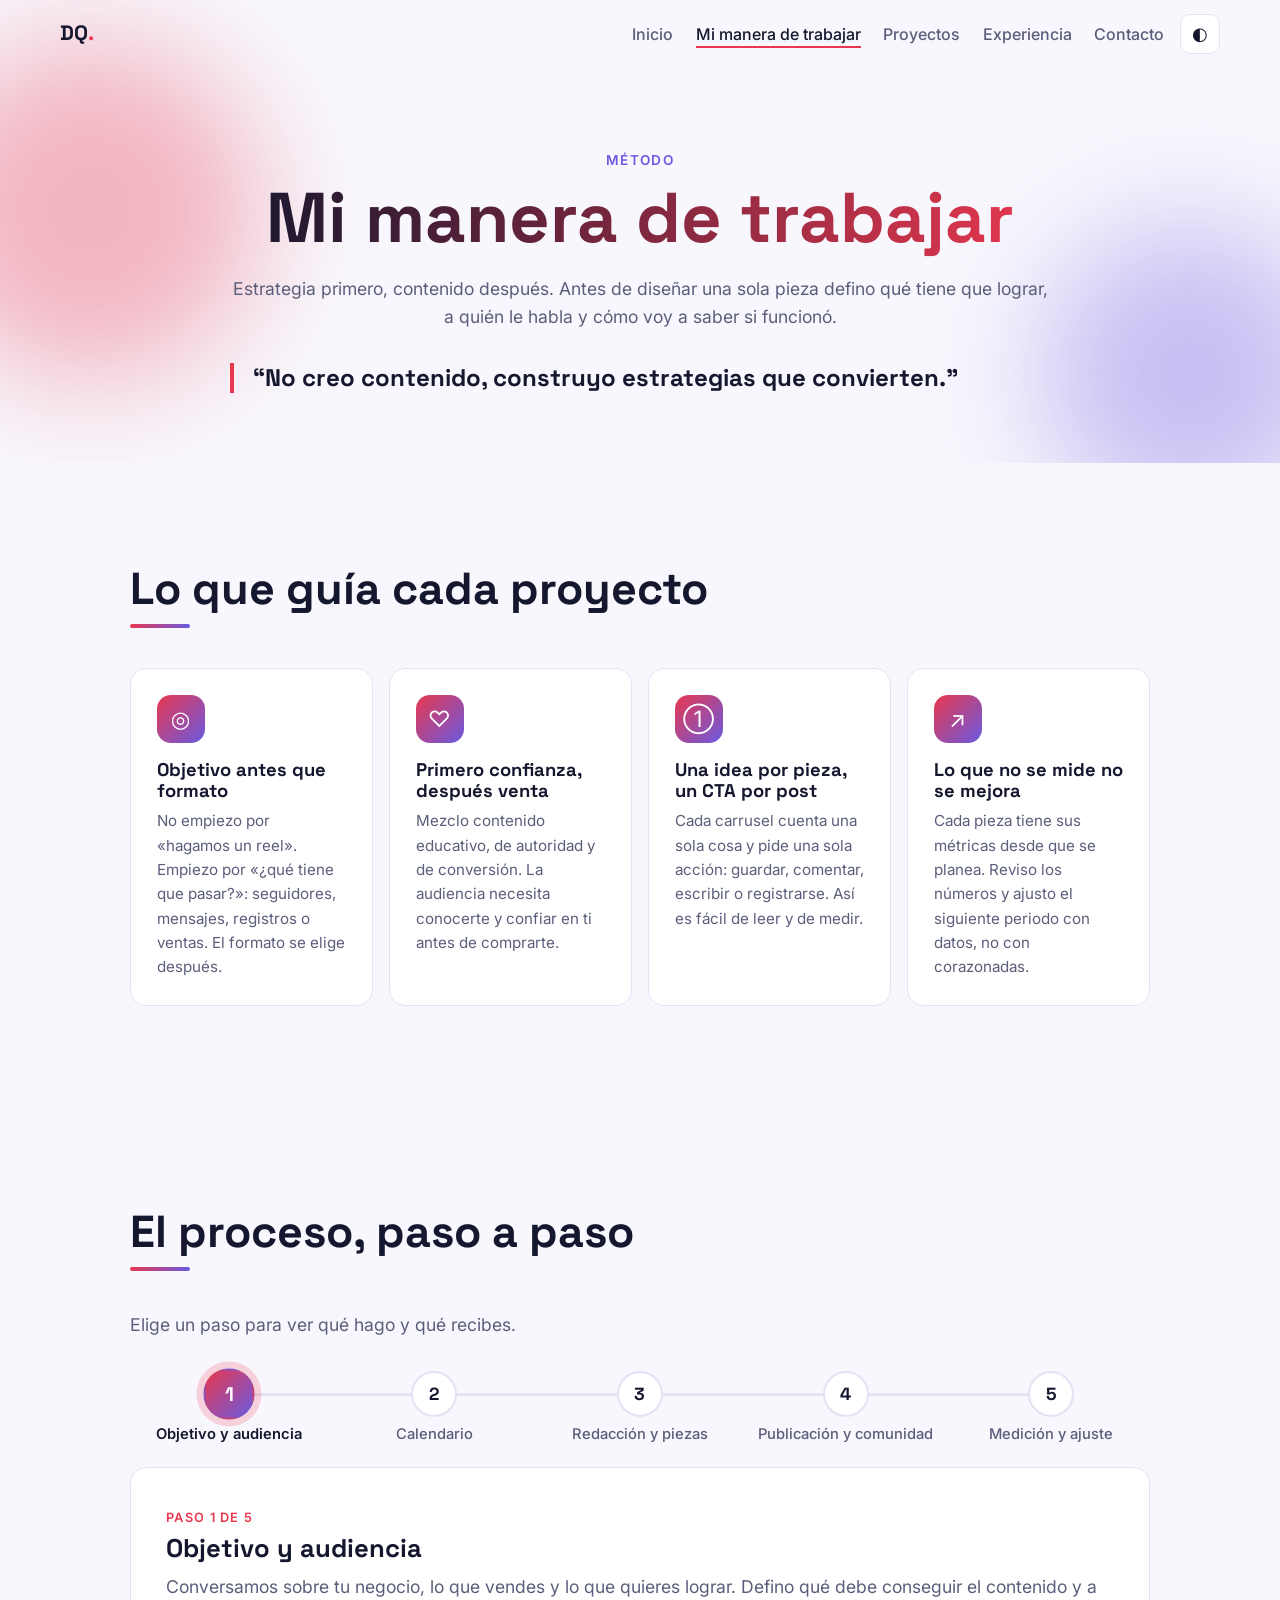
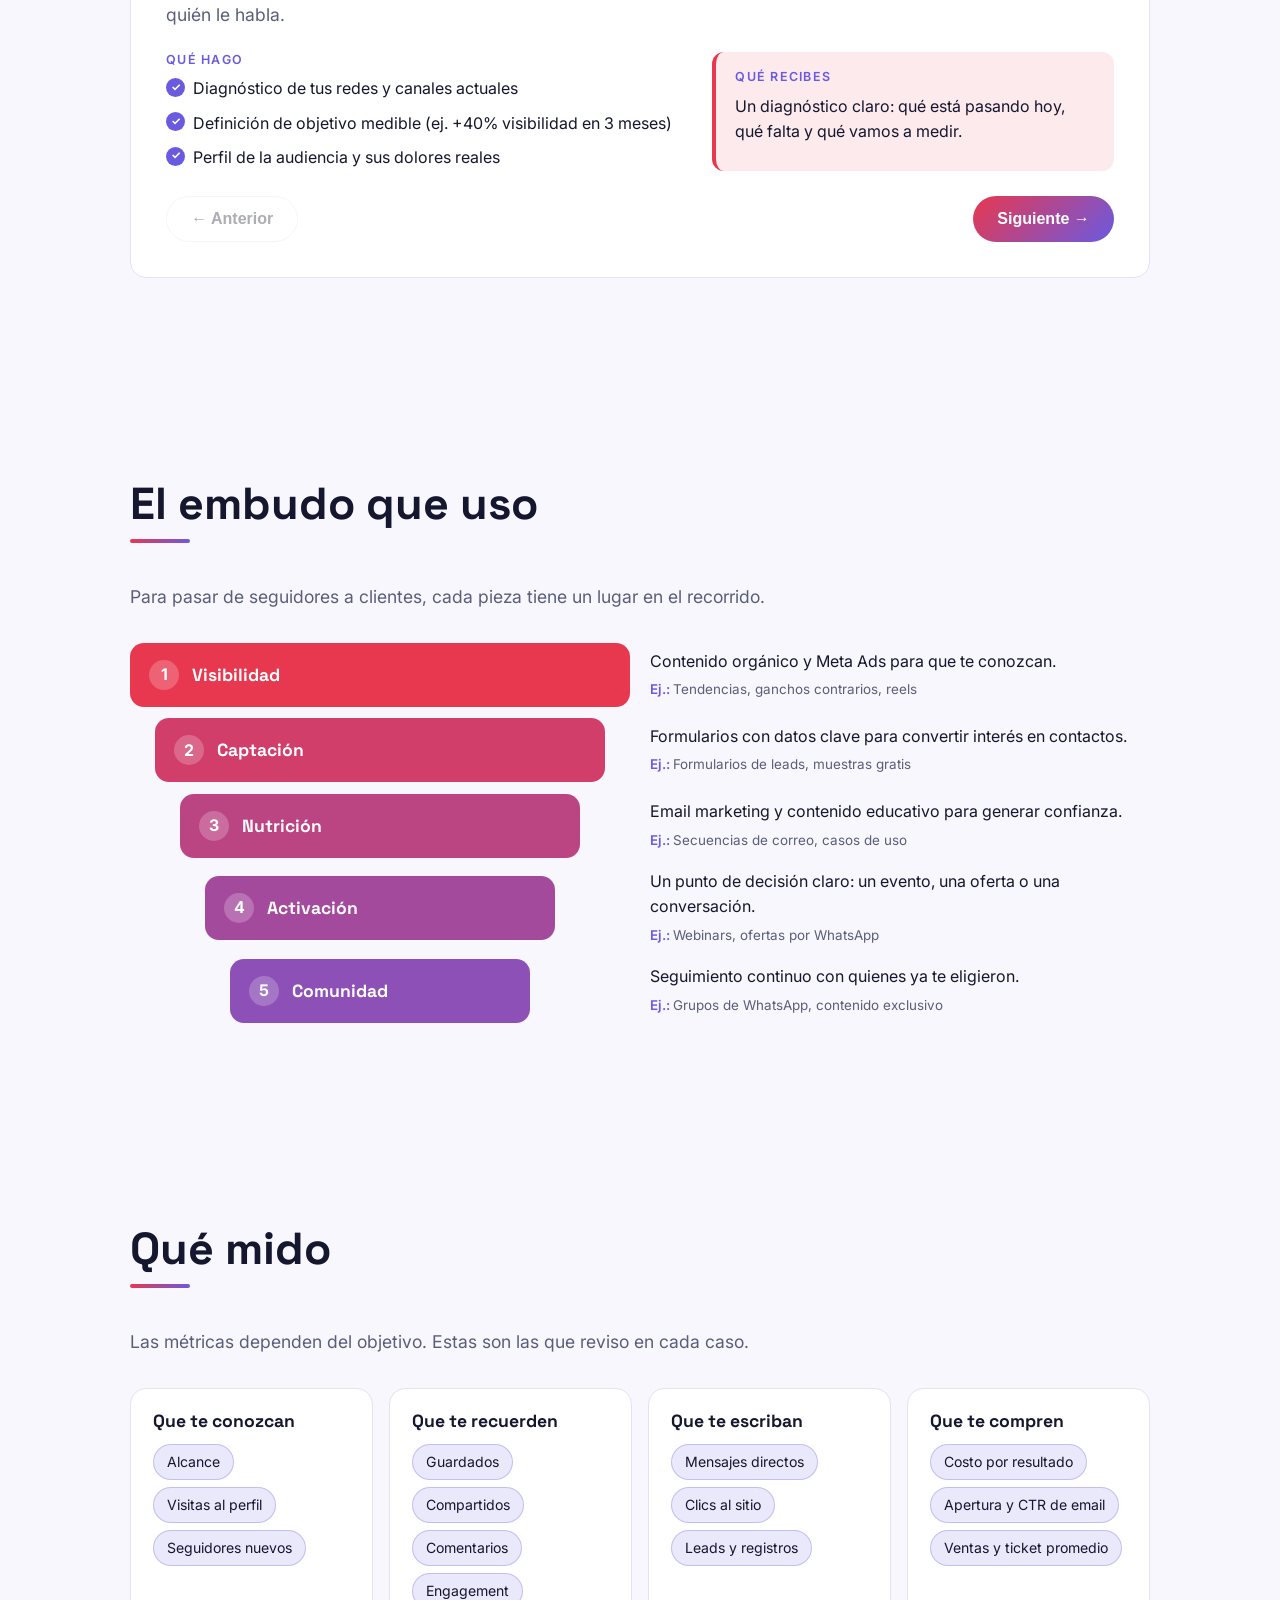
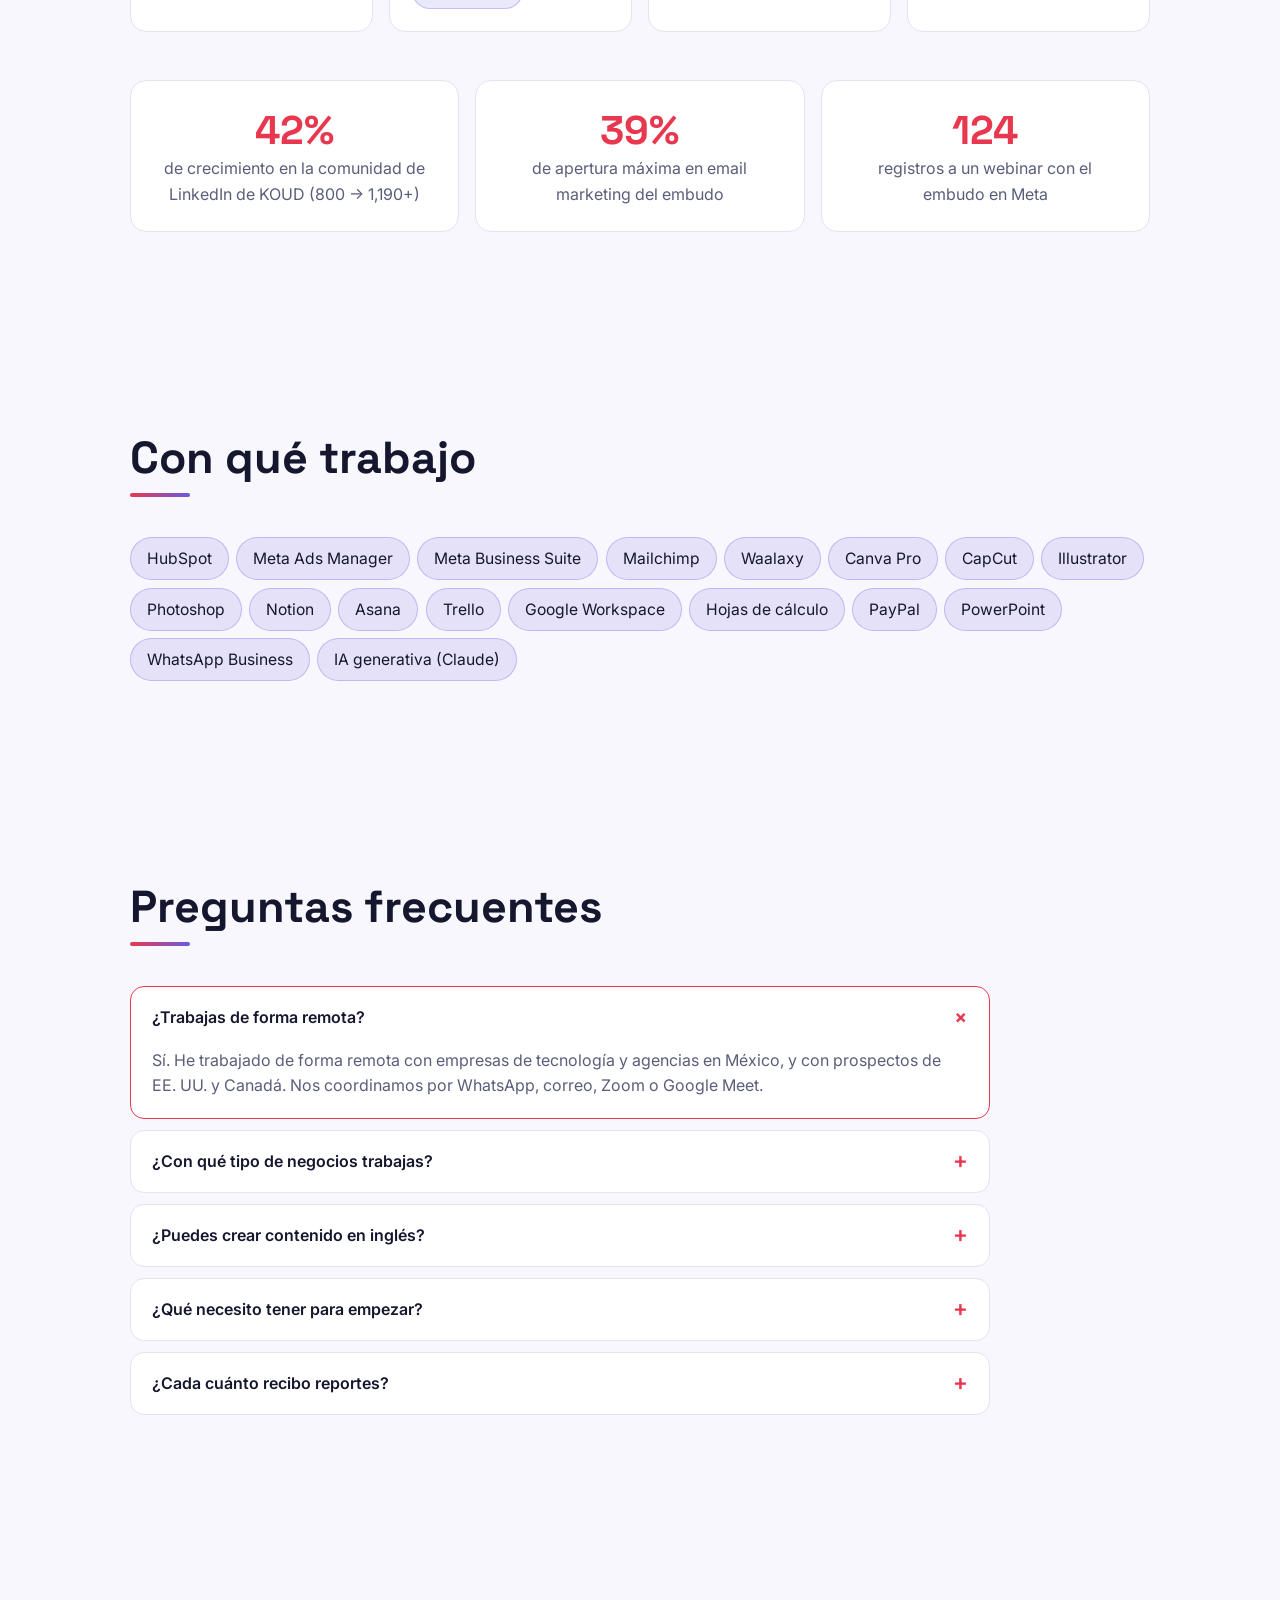
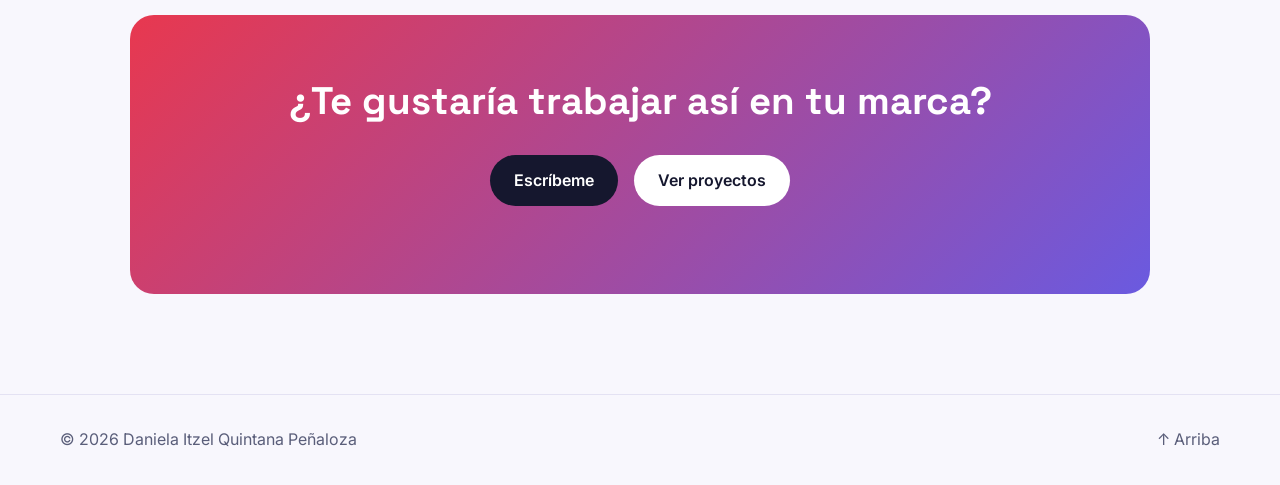
==== como-trabajo.html @ 477ea2ab "Sitio de varias páginas: menú común y página Mi manera de trabajar Co-Authored-By: Claude Opus 5.5 <" ====
<!doctype html>
<html lang="es">
<head>
  <meta charset="utf-8">
  <meta name="viewport" content="width=device-width, initial-scale=1">
  <title>Mi manera de trabajar · Daniela Quintana</title>
  <meta name="description" content="Cómo trabaja Daniela Quintana: estrategia, calendario, contenido, comunidad y medición.">
  <meta property="og:title" content="Mi manera de trabajar · Daniela Quintana">
  <meta property="og:image" content="img/koud-linkedin-mini.jpg">
  <link rel="icon" href="data:image/svg+xml,<svg xmlns='http://www.w3.org/2000/svg' viewBox='0 0 100 100'><rect width='100' height='100' rx='30' fill='%23ff5a6e'/><text x='50' y='66' font-size='46' font-family='Arial' font-weight='700' text-anchor='middle' fill='white'>DQ</text></svg>">
  <link rel="preconnect" href="https://fonts.googleapis.com">
  <link rel="preconnect" href="https://fonts.gstatic.com" crossorigin>
  <link href="https://fonts.googleapis.com/css2?family=Space+Grotesk:wght@500;700&family=Inter:wght@400;500;600&display=swap" rel="stylesheet">
  <link rel="stylesheet" href="style.css">
</head>
<body>
  <div class="cursor-glow" aria-hidden="true"></div>
  <div class="progreso" aria-hidden="true"></div>

  <header class="nav">
    <a href="index.html" class="logo" id="logo"></a>
    <nav>
      <button class="menu-btn" aria-label="Abrir menú" aria-expanded="false">☰</button>
      <ul class="links"></ul>
    </nav>
    <button class="tema" aria-label="Cambiar tema">◐</button>
  </header>

  <main>
    <section class="pagina-hero">
      <div class="burbuja b1" aria-hidden="true"></div>
      <div class="burbuja b2" aria-hidden="true"></div>
      <div class="pagina-hero-contenido">
        <p class="saludo">Método</p>
        <h1 id="m-titulo"></h1>
        <p class="lead" id="m-intro"></p>
        <blockquote class="frase" id="m-frase"></blockquote>
      </div>
    </section>

    <section id="principios" class="seccion">
      <h2 class="titulo revelar">Lo que guía cada proyecto</h2>
      <div class="principios" id="m-principios"></div>
    </section>

    <section id="proceso" class="seccion">
      <h2 class="titulo revelar">El proceso, paso a paso</h2>
      <p class="lead revelar">Elige un paso para ver qué hago y qué recibes.</p>
      <div class="stepper revelar">
        <ol class="stepper-pasos" id="m-pasos" role="tablist"></ol>
        <div class="stepper-panel" id="m-panel" role="tabpanel" aria-live="polite"></div>
      </div>
    </section>

    <section id="embudo" class="seccion">
      <h2 class="titulo revelar">El embudo que uso</h2>
      <p class="lead revelar">Para pasar de seguidores a clientes, cada pieza tiene un lugar en el recorrido.</p>
      <div class="embudo" id="m-embudo"></div>
    </section>

    <section id="metricas" class="seccion">
      <h2 class="titulo revelar">Qué mido</h2>
      <p class="lead revelar">Las métricas dependen del objetivo. Estas son las que reviso en cada caso.</p>
      <div class="metricas" id="m-metricas"></div>
      <div class="cifras" id="m-pruebas"></div>
    </section>

    <section id="herramientas-sec" class="seccion">
      <h2 class="titulo revelar">Con qué trabajo</h2>
      <ul class="chips grande revelar" id="m-herramientas"></ul>
    </section>

    <section id="preguntas" class="seccion">
      <h2 class="titulo revelar">Preguntas frecuentes</h2>
      <div class="faq" id="m-preguntas"></div>
    </section>

    <section class="seccion">
      <div class="cta-final revelar">
        <h2 id="m-llamado"></h2>
        <div class="botones">
          <a href="index.html#contacto" class="btn primario">Escríbeme</a>
          <a href="index.html#proyectos" class="btn">Ver proyectos</a>
        </div>
      </div>
    </section>
  </main>

  <footer class="pie">
    <p>© <span id="anio"></span> <span id="pie-nombre"></span></p>
    <a href="#" aria-label="Volver arriba">↑ Arriba</a>
  </footer>

  <script src="datos.js"></script>
  <script src="trabajo.js"></script>
  <script src="comun.js"></script>
</body>
</html>
---- style.css ----
:root {
  --fondo: #0f1124;
  --fondo-2: #181a33;
  --borde: #2a2d4d;
  --texto: #eef0fa;
  --muted: #a3a7c4;
  --acento: #ff5a6e;
  --acento-2: #8b7cf6;
  --suave: #eceafd;
  --sombra: 0 10px 30px rgba(0, 0, 0, .35);
  --radio: 16px;
}
:root[data-theme="light"] {
  --fondo: #f8f7fd;
  --fondo-2: #ffffff;
  --borde: #e4e2f3;
  --texto: #15172e;
  --muted: #5a5e7a;
  --acento: #e8384f;
  --acento-2: #6a5ae0;
  --sombra: 0 10px 30px rgba(20, 20, 60, .08);
}

* { box-sizing: border-box; margin: 0; padding: 0; }
html { scroll-behavior: smooth; scroll-padding-top: 70px; }
body {
  font-family: "Inter", system-ui, sans-serif;
  background: var(--fondo);
  color: var(--texto);
  line-height: 1.6;
  overflow-x: hidden;
  transition: background .3s, color .3s;
}
a { color: inherit; text-decoration: none; }
img { max-width: 100%; display: block; }
h1, h2, h3, .logo { font-family: "Space Grotesk", sans-serif; line-height: 1.15; }
.muted { color: var(--muted); }
.lead { font-size: 1.1rem; color: var(--muted); }

/* Brillo que sigue al ratón */
.cursor-glow {
  position: fixed; width: 500px; height: 500px; border-radius: 50%;
  background: radial-gradient(circle, color-mix(in srgb, var(--acento) 18%, transparent), transparent 65%);
  pointer-events: none; transform: translate(-50%, -50%); z-index: 0;
  left: -500px; top: -500px; transition: opacity .3s;
}
.progreso {
  position: fixed; top: 0; left: 0; height: 3px; width: 0; z-index: 100;
  background: linear-gradient(90deg, var(--acento), var(--acento-2));
}

/* Navegación */
.nav {
  position: fixed; top: 0; left: 0; right: 0; z-index: 50;
  display: flex; align-items: center; justify-content: space-between; gap: 1rem;
  padding: .9rem clamp(16px, 5vw, 60px);
  transition: background .3s, box-shadow .3s;
}
.nav.solida {
  background: color-mix(in srgb, var(--fondo) 85%, transparent);
  backdrop-filter: blur(12px);
  box-shadow: 0 1px 0 var(--borde);
}
.logo { font-weight: 700; font-size: 1.3rem; }
.logo span { color: var(--acento); }
.links { display: flex; gap: 1.8rem; list-style: none; }
.links a { color: var(--muted); font-weight: 500; position: relative; transition: color .2s; }
.links a::after {
  content: ""; position: absolute; left: 0; bottom: -4px; width: 0; height: 2px;
  background: var(--acento); transition: width .25s;
}
.links a:hover, .links a.activo { color: var(--texto); }
.links a:hover::after, .links a.activo::after { width: 100%; }
nav { margin-left: auto; }
.menu-btn, .tema {
  background: var(--fondo-2); border: 1px solid var(--borde); color: var(--texto);
  width: 40px; height: 40px; border-radius: 10px; cursor: pointer; font-size: 1.1rem;
}
.menu-btn { display: none; }

/* Portada */
.hero {
  min-height: 100vh; min-height: 100svh; position: relative;
  display: grid; place-items: center; text-align: center;
  padding: 100px 16px 60px;
}
#particulas { position: absolute; inset: 0; width: 100%; height: 100%; }
.hero-contenido { position: relative; max-width: 760px; z-index: 1; }
.avatar {
  width: 120px; height: 120px; margin: 0 auto 1.5rem; border-radius: 50%;
  display: grid; place-items: center; font: 700 2.4rem "Space Grotesk", sans-serif; color: #fff;
  background: linear-gradient(135deg, var(--acento), var(--acento-2));
  box-shadow: 0 0 0 6px color-mix(in srgb, var(--acento) 20%, transparent);
  overflow: hidden; animation: flotar 6s ease-in-out infinite;
}
.avatar img { width: 100%; height: 100%; object-fit: cover; }
@keyframes flotar { 50% { transform: translateY(-10px); } }
.saludo { color: var(--acento-2); font-weight: 600; letter-spacing: .1em; text-transform: uppercase; font-size: .85rem; }
.hero h1 {
  font-size: clamp(2.6rem, 8vw, 5rem); margin: .3rem 0;
  background: linear-gradient(90deg, var(--texto), var(--acento), var(--acento-2), var(--texto));
  background-size: 300% 100%;
  -webkit-background-clip: text; background-clip: text; color: transparent;
  animation: degradado 8s linear infinite;
}
@keyframes degradado { to { background-position: 300% 0; } }
.rol { font-size: clamp(1.2rem, 3.5vw, 1.8rem); font-weight: 500; color: var(--texto); min-height: 1.6em; margin-bottom: 1rem; }
.cursor { color: var(--acento); animation: parpadeo 1s steps(1) infinite; }
@keyframes parpadeo { 50% { opacity: 0; } }
.botones { display: flex; gap: 1rem; justify-content: center; flex-wrap: wrap; margin: 2rem 0 1.5rem; }
.btn {
  display: inline-block; padding: .8rem 1.5rem; border-radius: 999px; font-weight: 600;
  border: 1px solid var(--borde); background: var(--fondo-2); color: var(--texto);
  cursor: pointer; font-size: 1rem; transition: transform .2s, box-shadow .2s;
}
.btn:hover { transform: translateY(-2px); box-shadow: var(--sombra); }
.btn.primario { background: linear-gradient(135deg, var(--acento), var(--acento-2)); border: 0; color: #fff; }
.redes { display: flex; gap: .7rem; justify-content: center; flex-wrap: wrap; list-style: none; }
.redes a {
  display: inline-block; padding: .4rem .9rem; border: 1px solid var(--borde); border-radius: 999px;
  color: var(--muted); font-size: .9rem; transition: all .2s;
}
.redes a:hover { color: var(--texto); border-color: var(--acento); }
.scroll-abajo {
  position: absolute; bottom: 24px; left: 50%; translate: -50% 0; font-size: 1.5rem; color: var(--muted);
  animation: rebote 2s infinite;
}
@keyframes rebote { 50% { transform: translateY(8px); } }

/* Secciones */
.seccion { position: relative; max-width: 1100px; margin: 0 auto; padding: 100px clamp(16px, 5vw, 40px); }
.titulo { font-size: clamp(2rem, 5vw, 2.8rem); margin-bottom: 2.5rem; }
.titulo::after {
  content: ""; display: block; width: 60px; height: 4px; border-radius: 4px; margin-top: .6rem;
  background: linear-gradient(90deg, var(--acento), var(--acento-2));
}
.revelar { opacity: 0; transform: translateY(30px); transition: opacity .7s ease, transform .7s ease; }
.revelar.visible { opacity: 1; transform: none; }

.sobre-grid { display: grid; grid-template-columns: 1.2fr 1fr; gap: 3rem; }
#sobre-texto p { margin-bottom: 1rem; color: var(--muted); font-size: 1.05rem; }
.habilidad { margin-bottom: 1.2rem; }
.habilidad-cab { display: flex; justify-content: space-between; font-weight: 500; margin-bottom: .4rem; }
.barra { height: 8px; background: var(--borde); border-radius: 8px; overflow: hidden; }
.barra span {
  display: block; height: 100%; width: 0; border-radius: 8px;
  background: linear-gradient(90deg, var(--acento), var(--acento-2));
  transition: width 1.4s cubic-bezier(.2, .8, .2, 1);
}
.cifras { display: grid; grid-template-columns: repeat(auto-fit, minmax(180px, 1fr)); gap: 1rem; margin-top: 3rem; }
.cifra {
  background: var(--fondo-2); border: 1px solid var(--borde); border-radius: var(--radio);
  padding: 1.5rem; text-align: center;
}
.cifra strong { display: block; font: 700 2.5rem "Space Grotesk", sans-serif; color: var(--acento); }
.cifra span { color: var(--muted); }

/* Proyectos */
.filtros { display: flex; gap: .6rem; flex-wrap: wrap; margin-bottom: 2rem; }
.filtro {
  padding: .5rem 1.1rem; border-radius: 999px; border: 1px solid var(--borde);
  background: transparent; color: var(--muted); cursor: pointer; font: 500 .95rem "Inter", sans-serif; transition: all .2s;
}
.filtro:hover { color: var(--texto); }
.filtro.activo { background: var(--acento); border-color: var(--acento); color: #fff; }
.proyectos { display: grid; grid-template-columns: repeat(auto-fill, minmax(300px, 1fr)); gap: 1.5rem; }
.tarjeta {
  background: var(--fondo-2); border: 1px solid var(--borde); border-radius: var(--radio);
  overflow: hidden; cursor: pointer; transition: transform .3s, box-shadow .3s, border-color .3s, opacity .4s;
  transform-style: preserve-3d;
}
.tarjeta:hover { box-shadow: var(--sombra); border-color: color-mix(in srgb, var(--acento) 50%, var(--borde)); }
.tarjeta.oculta { display: none; }
.tarjeta-img { aspect-ratio: 16 / 10; overflow: hidden; position: relative; background: #12142b; display: grid; place-items: center; }
.tarjeta-img img { width: 100%; height: 100%; object-fit: contain; transition: transform .5s; }
.tarjeta:hover .tarjeta-img img { transform: scale(1.06); }
.placeholder {
  width: 100%; height: 100%; display: grid; place-items: center;
  font: 700 2rem "Space Grotesk", sans-serif; color: rgba(255,255,255,.9);
}
.tarjeta-cuerpo { padding: 1.3rem; }
.tarjeta-cuerpo .cat { font-size: .8rem; color: var(--acento-2); font-weight: 600; text-transform: uppercase; letter-spacing: .08em; }
.tarjeta-cuerpo h3 { font-size: 1.3rem; margin: .3rem 0 .5rem; }
.tarjeta-cuerpo p { color: var(--muted); font-size: .95rem; }
.etiquetas { display: flex; gap: .4rem; flex-wrap: wrap; margin-top: 1rem; list-style: none; }
.etiquetas li { font-size: .78rem; padding: .2rem .6rem; border-radius: 6px; background: var(--borde); color: var(--muted); }

/* Línea de tiempo */
.linea-tiempo { list-style: none; position: relative; padding-left: 2rem; }
.linea-tiempo::before {
  content: ""; position: absolute; left: 7px; top: 6px; bottom: 6px; width: 2px;
  background: linear-gradient(var(--acento), var(--acento-2));
}
.hito { position: relative; margin-bottom: 2.2rem; }
.hito::before {
  content: ""; position: absolute; left: calc(-2rem + 1px); top: 6px; width: 14px; height: 14px;
  border-radius: 50%; background: var(--fondo); border: 3px solid var(--acento);
}
.hito .fecha { font-size: .85rem; color: var(--acento-2); font-weight: 600; }
.hito h3 { font-size: 1.25rem; margin: .2rem 0; }
.hito .lugar { color: var(--texto); font-weight: 500; }
.hito p { color: var(--muted); }

/* Contacto */
.contacto-grid { display: grid; grid-template-columns: 1fr 1fr; gap: 3rem; }
.contacto-grid .redes { justify-content: flex-start; margin-top: 1.5rem; }
.email { font: 700 clamp(1.1rem, 3vw, 1.5rem) "Space Grotesk", sans-serif; color: var(--acento); word-break: break-all; margin: 1rem 0 .4rem; display: inline-block; }
.formulario { display: grid; gap: 1rem; background: var(--fondo-2); border: 1px solid var(--borde); padding: 1.8rem; border-radius: var(--radio); }
.formulario label { display: grid; gap: .4rem; font-weight: 500; font-size: .9rem; }
.formulario input, .formulario textarea {
  width: 100%; padding: .8rem 1rem; border-radius: 10px; border: 1px solid var(--borde);
  background: var(--fondo); color: var(--texto); font: inherit; resize: vertical;
}
.formulario input:focus, .formulario textarea:focus { outline: 2px solid var(--acento); border-color: transparent; }
.estado { font-size: .9rem; color: var(--acento-2); min-height: 1.2em; }

.pie {
  display: flex; justify-content: space-between; flex-wrap: wrap; gap: 1rem;
  padding: 2rem clamp(16px, 5vw, 60px); border-top: 1px solid var(--borde); color: var(--muted);
}

/* Modal */
.modal {
  position: fixed; inset: 0; z-index: 200; background: rgba(0,0,0,.65); backdrop-filter: blur(6px);
  display: grid; place-items: center; padding: 16px; animation: aparecer .25s;
}
.modal[hidden] { display: none; }
.modal-caja {
  background: var(--fondo-2); border: 1px solid var(--borde); border-radius: var(--radio);
  max-width: 700px; width: 100%; max-height: 90vh; overflow: auto; position: relative; animation: subir .3s;
}
.modal-caja { max-width: 860px; }
.modal-caja .tarjeta-img { aspect-ratio: auto; max-height: 60vh; }
.modal-caja .tarjeta-img img { max-height: 60vh; }
.galeria { display: grid; grid-template-columns: repeat(auto-fit, minmax(170px, 1fr)); gap: .8rem; margin-top: 1.2rem; align-items: start; }
.galeria img { border-radius: 10px; background: #12142b; }
.bloque { margin-top: 1.1rem; }
.bloque h4 { font: 600 .78rem "Inter", sans-serif; letter-spacing: .1em; text-transform: uppercase; color: var(--acento); margin-bottom: .25rem; }
.bloque p { color: var(--muted); }
.modal-caja .tarjeta-cuerpo { padding: 1.8rem; }
.modal-caja .botones { justify-content: flex-start; margin: 1.5rem 0 0; }
.cerrar {
  position: absolute; top: 12px; right: 12px; z-index: 2; width: 36px; height: 36px; border-radius: 50%;
  border: 0; background: rgba(0,0,0,.5); color: #fff; cursor: pointer; font-size: 1rem;
}
@keyframes aparecer { from { opacity: 0; } }
@keyframes subir { from { transform: translateY(30px); opacity: 0; } }

/* Móvil */
@media (max-width: 800px) {
  .menu-btn { display: block; }
  .links {
    position: absolute; top: 100%; left: 16px; right: 16px; flex-direction: column; gap: 0;
    background: var(--fondo-2); border: 1px solid var(--borde); border-radius: var(--radio);
    padding: .5rem; box-shadow: var(--sombra); display: none;
  }
  .links.abierto { display: flex; }
  .links a { display: block; padding: .8rem 1rem; }
  .links a::after { display: none; }
  .sobre-grid, .contacto-grid { grid-template-columns: 1fr; gap: 2rem; }
  .proyectos { grid-template-columns: 1fr; }
  .cursor-glow { display: none; }
}

@media (prefers-reduced-motion: reduce) {
  *, *::before, *::after { animation: none !important; transition: none !important; }
  .revelar { opacity: 1; transform: none; }
}

/* Añadidos */
.frase {
  font: 700 clamp(1.4rem, 3.5vw, 2.1rem) "Space Grotesk", sans-serif; line-height: 1.25;
  margin-bottom: 2.5rem; padding-left: 1.2rem; border-left: 4px solid var(--acento); max-width: 820px;
}
.subtitulo { font-size: 1.15rem; margin: 1.8rem 0 .8rem; }
.servicios { list-style: none; display: grid; gap: .5rem; }
.servicios li { padding: .7rem 1rem; border-radius: 10px; background: var(--fondo-2); border: 1px solid var(--borde); }
.servicios li::before { content: "→ "; color: var(--acento); font-weight: 700; }
.grupo { margin-bottom: 1.4rem; }
.grupo h3 { font-size: 1.05rem; margin-bottom: .6rem; }
.chips { list-style: none; display: flex; flex-wrap: wrap; gap: .45rem; }
.chips li {
  padding: .35rem .8rem; border-radius: 999px; font-size: .88rem;
  background: color-mix(in srgb, var(--acento-2) 14%, transparent); color: var(--texto);
  border: 1px solid color-mix(in srgb, var(--acento-2) 30%, transparent);
  transition: transform .2s, background .2s;
}
.chips li:hover { transform: translateY(-2px); background: color-mix(in srgb, var(--acento) 22%, transparent); }
.cifra strong { font-size: clamp(1.9rem, 4vw, 2.5rem); }
.proceso { list-style: none; display: grid; grid-template-columns: repeat(5, 1fr); gap: 1rem; margin-top: 2rem; counter-reset: paso; }
.paso {
  counter-increment: paso; padding: 1.3rem; border-radius: var(--radio);
  background: color-mix(in srgb, var(--acento-2) 10%, var(--fondo-2)); border: 1px solid var(--borde);
  transition: transform .3s, background .3s;
}
.paso:nth-child(odd) { background: color-mix(in srgb, var(--acento) 9%, var(--fondo-2)); }
.paso:last-child { background: var(--acento-2); color: #fff; border-color: transparent; }
.paso:last-child p { color: rgba(255,255,255,.85); }
.paso:hover { transform: translateY(-6px); }
.paso::before { content: counter(paso); display: block; font: 700 2rem "Space Grotesk", sans-serif; color: var(--acento); }
.paso:last-child::before { color: #fff; }
.paso h3 { font-size: 1.05rem; margin: .3rem 0; }
.paso p { font-size: .92rem; color: var(--muted); }
.tarjeta.destacada { grid-column: 1 / -1; display: grid; grid-template-columns: 1.4fr 1fr; }
.tarjeta.destacada .tarjeta-img { aspect-ratio: auto; height: 100%; min-height: 260px; }
.cliente { display: block; font-size: .85rem; color: var(--muted); margin-bottom: .4rem; }
.insignia { display: inline-block; margin-left: .4rem; padding: .1rem .5rem; border-radius: 6px; background: var(--acento); color: #fff; font-size: .7rem; }
.ver-mas { display: inline-block; margin-top: .9rem; font-weight: 600; color: var(--acento); font-size: .92rem; }
@media (max-width: 900px) {
  .proceso { grid-template-columns: 1fr 1fr; }
  .tarjeta.destacada { grid-template-columns: 1fr; }
  .tarjeta.destacada .tarjeta-img { min-height: 0; aspect-ratio: 16/10; }
}
@media (max-width: 520px) { .proceso { grid-template-columns: 1fr; } }

/* Carruseles dentro del detalle */
.carrusel { position: relative; margin-top: .5rem; }
.pista {
  display: flex; gap: 12px; overflow-x: auto; scroll-snap-type: x mandatory;
  padding-bottom: .6rem; scrollbar-width: thin;
}
.pista img {
  flex: 0 0 auto; width: min(240px, 62vw); aspect-ratio: 4 / 5; object-fit: cover;
  border-radius: 10px; scroll-snap-align: start; box-shadow: var(--sombra);
}
.flecha {
  position: absolute; top: calc(50% - .3rem); translate: 0 -50%; z-index: 2;
  width: 38px; height: 38px; border-radius: 50%; border: 0; cursor: pointer;
  background: var(--fondo-2); color: var(--texto); font-size: 1.5rem; line-height: 1;
  box-shadow: var(--sombra);
}
.flecha.izq { left: -8px; } .flecha.der { right: -8px; }
@media (hover: none) { .flecha { display: none; } }

.videos figure { flex: 0 0 auto; width: min(220px, 60vw); scroll-snap-align: start; }
.videos video { width: 100%; aspect-ratio: 9 / 16; border-radius: 12px; background: #000; display: block; box-shadow: var(--sombra); }
.videos figcaption { font-size: .82rem; color: var(--muted); margin-top: .4rem; }

/* ================= Varias páginas ================= */
.botones.izq { justify-content: flex-start; margin-top: 2rem; }
.links { gap: 1.4rem; }

/* Portada de páginas internas */
.pagina-hero {
  position: relative; overflow: hidden; padding: 150px clamp(16px, 5vw, 40px) 70px;
  display: grid; place-items: center; text-align: center;
}
.pagina-hero-contenido { position: relative; z-index: 1; max-width: 820px; }
.pagina-hero h1 {
  font-size: clamp(2.4rem, 7vw, 4.4rem); margin: .4rem 0 1rem;
  background: linear-gradient(90deg, var(--texto), var(--acento), var(--acento-2), var(--texto));
  background-size: 300% 100%; -webkit-background-clip: text; background-clip: text; color: transparent;
  animation: degradado 8s linear infinite;
}
.pagina-hero .frase { margin: 2rem auto 0; text-align: left; font-size: clamp(1.1rem, 2.6vw, 1.5rem); }
.burbuja { position: absolute; border-radius: 50%; filter: blur(60px); opacity: .35; animation: flotar 9s ease-in-out infinite; }
.b1 { width: 340px; height: 340px; background: var(--acento); top: 40px; left: -80px; }
.b2 { width: 300px; height: 300px; background: var(--acento-2); bottom: -60px; right: -60px; animation-delay: -4s; }

/* Principios */
.principios { display: grid; grid-template-columns: repeat(auto-fit, minmax(230px, 1fr)); gap: 1rem; }
.principio {
  background: var(--fondo-2); border: 1px solid var(--borde); border-radius: var(--radio); padding: 1.6rem;
  transition: transform .3s, border-color .3s, box-shadow .3s;
}
.principio:hover { transform: translateY(-6px); border-color: var(--acento); box-shadow: var(--sombra); }
.principio .icono {
  display: grid; place-items: center; width: 48px; height: 48px; border-radius: 14px; font-size: 1.4rem;
  background: linear-gradient(135deg, var(--acento), var(--acento-2)); color: #fff; margin-bottom: 1rem;
}
.principio h3 { font-size: 1.15rem; margin-bottom: .5rem; }
.principio p { color: var(--muted); font-size: .95rem; }

/* Pasos interactivos */
.stepper { margin-top: 2rem; }
.stepper-pasos {
  --avance: 0; list-style: none; display: grid; grid-template-columns: repeat(5, 1fr); gap: .5rem;
  position: relative; margin-bottom: 1.5rem;
}
.stepper-pasos::before, .stepper-pasos::after {
  content: ""; position: absolute; top: 22px; left: 10%; height: 3px; border-radius: 3px;
}
.stepper-pasos::before { right: 10%; background: var(--borde); }
.stepper-pasos::after { width: calc(80% * var(--avance)); background: linear-gradient(90deg, var(--acento), var(--acento-2)); transition: width .5s; }
.stepper-pasos button {
  position: relative; z-index: 1; width: 100%; background: none; border: 0; cursor: pointer; color: var(--muted);
  display: grid; justify-items: center; gap: .5rem; font: 500 .92rem "Inter", sans-serif; text-align: center; padding: 0 .2rem;
}
.stepper-pasos .num {
  display: grid; place-items: center; width: 46px; height: 46px; border-radius: 50%;
  background: var(--fondo-2); border: 2px solid var(--borde); font: 700 1.1rem "Space Grotesk", sans-serif; color: var(--texto);
  transition: all .3s;
}
.stepper-pasos button.hecho .num { border-color: var(--acento-2); color: var(--acento-2); }
.stepper-pasos button[aria-selected="true"] { color: var(--texto); font-weight: 600; }
.stepper-pasos button[aria-selected="true"] .num {
  background: linear-gradient(135deg, var(--acento), var(--acento-2)); border-color: transparent; color: #fff; transform: scale(1.12);
  box-shadow: 0 0 0 6px color-mix(in srgb, var(--acento) 20%, transparent);
}
.stepper-panel {
  background: var(--fondo-2); border: 1px solid var(--borde); border-radius: var(--radio); padding: clamp(1.3rem, 3vw, 2.2rem);
}
.stepper-panel.entra { animation: subir .4s ease; }
.paso-num { font-size: .8rem; font-weight: 600; letter-spacing: .1em; text-transform: uppercase; color: var(--acento); }
.stepper-panel h3 { font-size: 1.6rem; margin: .3rem 0 .6rem; }
.panel-cols { display: grid; grid-template-columns: 1.3fr 1fr; gap: 1.5rem; margin-top: 1.4rem; }
.panel-cols h4 { font: 600 .78rem "Inter", sans-serif; letter-spacing: .1em; text-transform: uppercase; color: var(--acento-2); margin-bottom: .6rem; }
.check { list-style: none; display: grid; gap: .55rem; }
.check li { padding-left: 1.7rem; position: relative; }
.check li::before {
  content: "✓"; position: absolute; left: 0; top: .1rem; width: 1.2rem; height: 1.2rem; border-radius: 50%;
  display: grid; place-items: center; font-size: .7rem; font-weight: 700; color: #fff; background: var(--acento-2);
}
.recibes { background: color-mix(in srgb, var(--acento) 10%, transparent); border-radius: 12px; padding: 1.1rem 1.2rem; border-left: 4px solid var(--acento); }
.panel-nav { display: flex; justify-content: space-between; gap: 1rem; margin-top: 1.6rem; }
.panel-nav .btn:disabled { opacity: .35; cursor: default; transform: none; box-shadow: none; }

/* Embudo */
.embudo { display: grid; gap: .7rem; margin-top: 2rem; }
.etapa { display: grid; grid-template-columns: 1fr 1fr; gap: 1.2rem; align-items: center; }
.etapa-barra {
  width: var(--ancho); justify-self: center; display: flex; align-items: center; gap: .8rem; color: #fff;
  padding: 1rem 1.2rem; border-radius: 14px; min-height: 64px;
  background: color-mix(in srgb, var(--acento) calc(100% - var(--i) * 18%), var(--acento-2));
  transition: transform .3s, filter .3s;
}
.etapa:hover .etapa-barra { transform: scale(1.04); filter: brightness(1.08); }
.etapa-barra .num { display: grid; place-items: center; width: 30px; height: 30px; border-radius: 50%; background: rgba(255,255,255,.22); font-weight: 700; flex: none; }
.etapa-barra strong { font: 700 1.1rem "Space Grotesk", sans-serif; }
.etapa-info p { color: var(--texto); }
.ejemplo { display: inline-block; margin-top: .3rem; font-size: .84rem; color: var(--muted); }
.ejemplo::before { content: "Ej.: "; font-weight: 600; color: var(--acento-2); }

/* Métricas */
.metricas { display: grid; grid-template-columns: repeat(auto-fit, minmax(220px, 1fr)); gap: 1rem; margin-top: 2rem; }
.metrica { background: var(--fondo-2); border: 1px solid var(--borde); border-radius: var(--radio); padding: 1.4rem; }
.metrica h3 { font-size: 1.1rem; margin-bottom: .8rem; }
.chips.grande li { font-size: .98rem; padding: .5rem 1rem; }

/* Preguntas */
.faq { display: grid; gap: .7rem; max-width: 860px; }
.pregunta { background: var(--fondo-2); border: 1px solid var(--borde); border-radius: 14px; padding: 0 1.3rem; transition: border-color .3s; }
.pregunta[open] { border-color: var(--acento); }
.pregunta summary {
  cursor: pointer; list-style: none; padding: 1.1rem 0; font-weight: 600; display: flex; justify-content: space-between; gap: 1rem;
}
.pregunta summary::-webkit-details-marker { display: none; }
.pregunta summary::after { content: "+"; font-size: 1.4rem; line-height: 1; color: var(--acento); transition: transform .3s; }
.pregunta[open] summary::after { transform: rotate(45deg); }
.pregunta p { color: var(--muted); padding-bottom: 1.2rem; }

/* Llamado final */
.cta-final {
  text-align: center; padding: clamp(2rem, 6vw, 4rem) 1.5rem; border-radius: 24px; color: #fff;
  background: linear-gradient(135deg, var(--acento), var(--acento-2));
}
.cta-final h2 { font-size: clamp(1.6rem, 4vw, 2.4rem); }
.cta-final .btn { background: #fff; color: #15172e; border: 0; }
.cta-final .btn.primario { background: #15172e; color: #fff; }

@media (max-width: 1000px) { .links { gap: 1rem; } .links a { font-size: .92rem; } }
@media (max-width: 800px) {
  .stepper-pasos { grid-template-columns: 1fr; gap: .3rem; }
  .stepper-pasos::before, .stepper-pasos::after { display: none; }
  .stepper-pasos button { grid-template-columns: auto 1fr; justify-items: start; align-items: center; text-align: left; padding: .3rem; }
  .stepper-pasos .num { width: 38px; height: 38px; }
  .panel-cols { grid-template-columns: 1fr; }
  .etapa { grid-template-columns: 1fr; gap: .4rem; }
  .etapa-barra { width: 100%; }
  .links a { font-size: 1rem; }
}
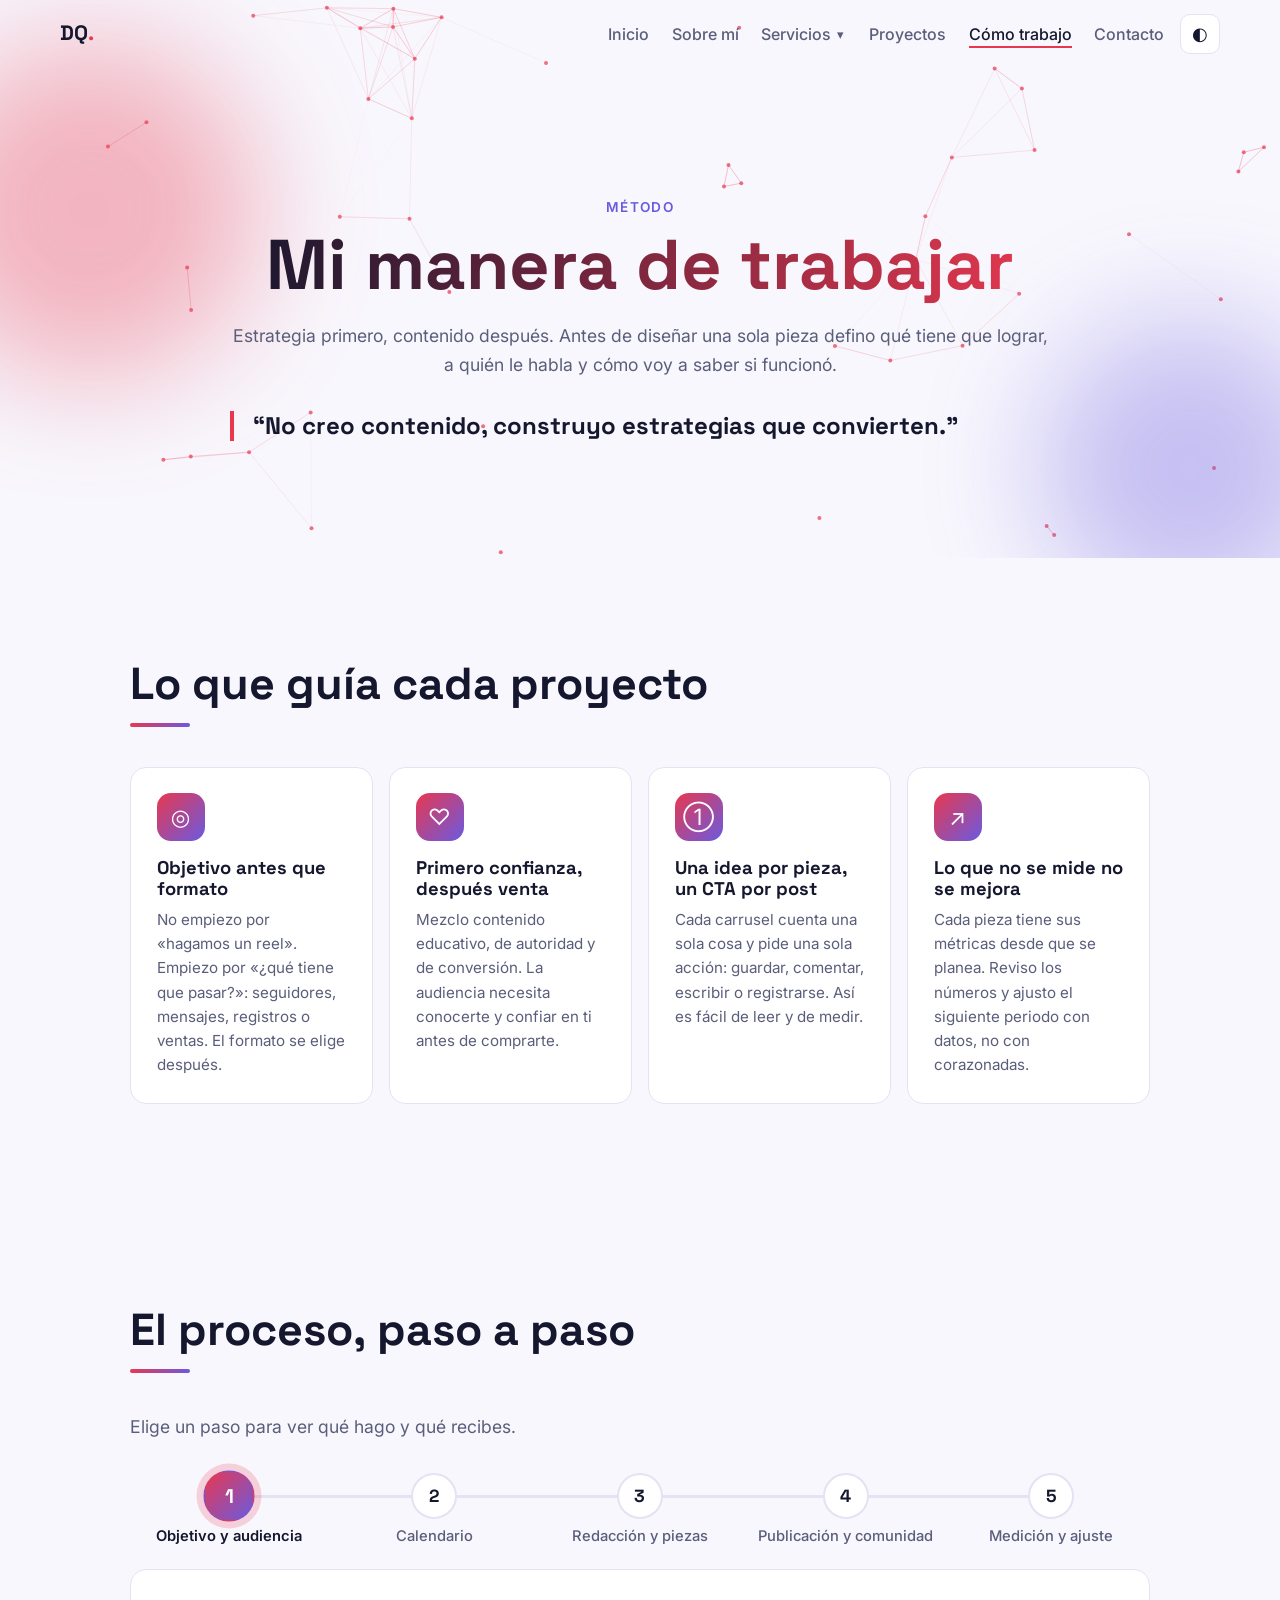
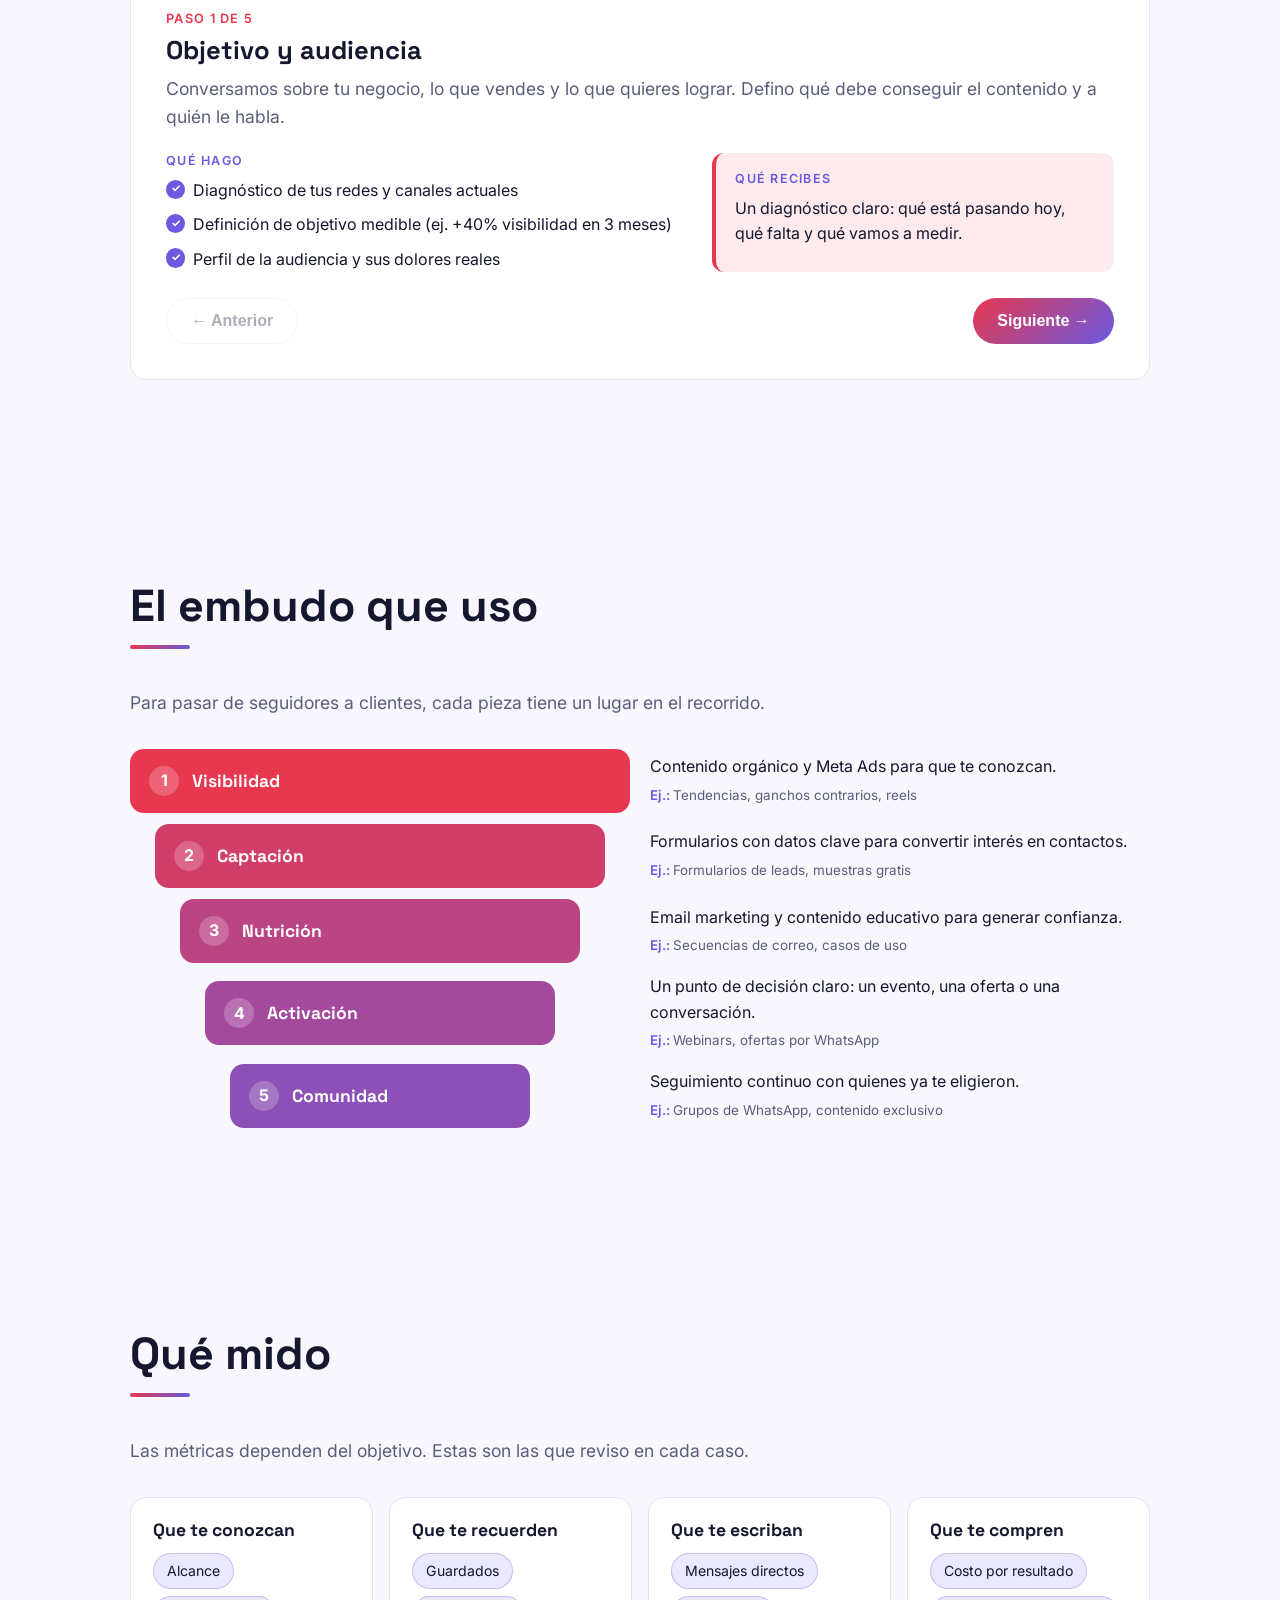
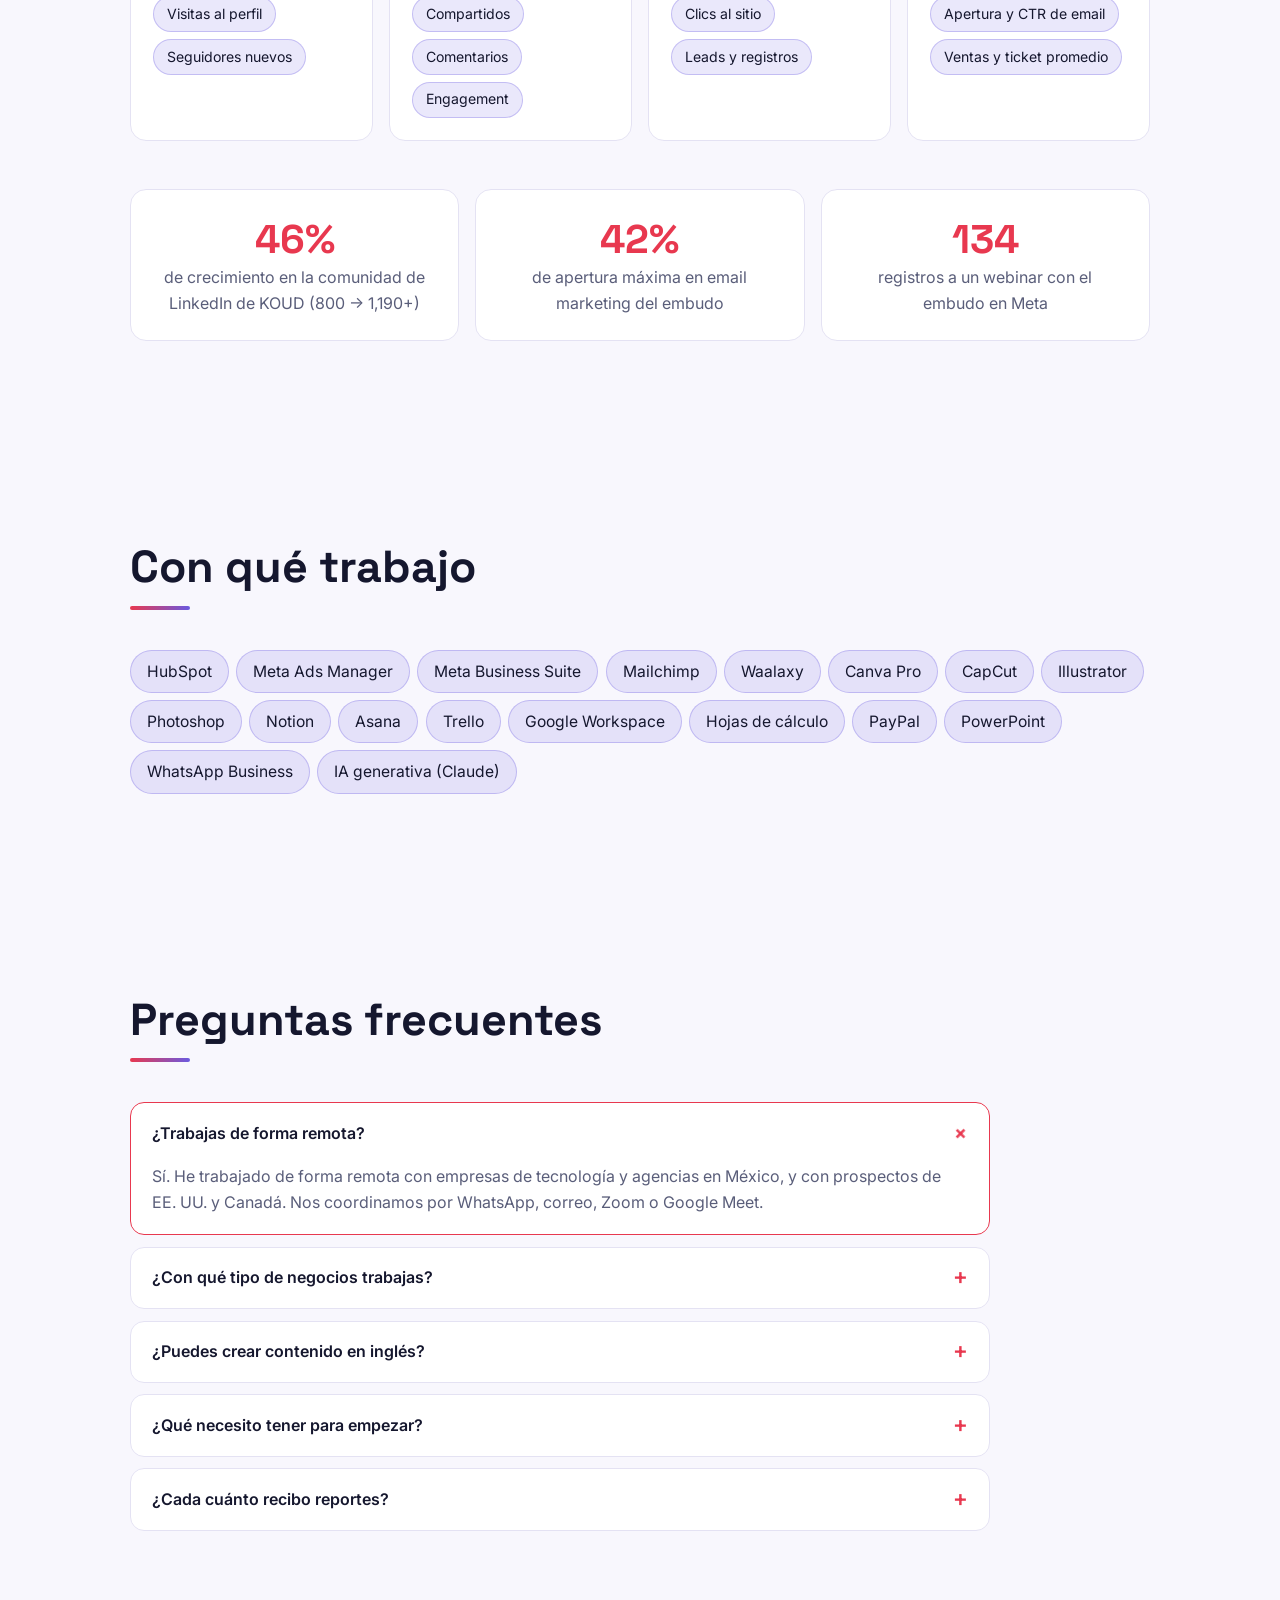
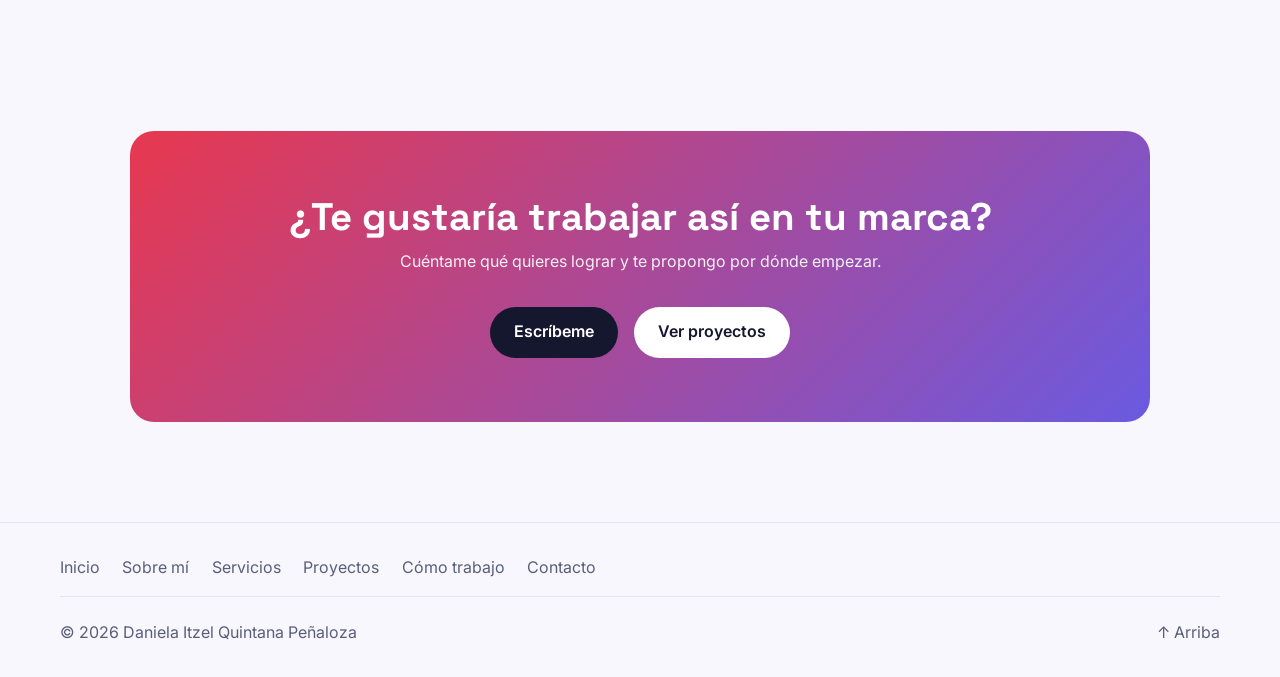
==== commit 276504c4: "Sitio por secciones: páginas propias, servicios individuales y más animación Co-Authored-By: Claude " ====
--- a/como-trabajo.html
+++ b/como-trabajo.html
@@ -18,7 +18,7 @@
   <div class="progreso" aria-hidden="true"></div>
 
   <header class="nav">
-    <a href="index.html" class="logo" id="logo"></a>
+    <a href="index.html" class="logo" id="logo" aria-label="Inicio"></a>
     <nav>
       <button class="menu-btn" aria-label="Abrir menú" aria-expanded="false">☰</button>
       <ul class="links"></ul>
@@ -28,8 +28,9 @@
 
   <main>
     <section class="pagina-hero">
-      <div class="burbuja b1" aria-hidden="true"></div>
-      <div class="burbuja b2" aria-hidden="true"></div>
+      <canvas id="particulas" aria-hidden="true"></canvas>
+      <div class="burbuja b1" data-parallax="0.25" aria-hidden="true"></div>
+      <div class="burbuja b2" data-parallax="-0.15" aria-hidden="true"></div>
       <div class="pagina-hero-contenido">
         <p class="saludo">Método</p>
         <h1 id="m-titulo"></h1>
@@ -39,12 +40,12 @@
     </section>
 
     <section id="principios" class="seccion">
-      <h2 class="titulo revelar">Lo que guía cada proyecto</h2>
+      <h2 class="titulo" data-split>Lo que guía cada proyecto</h2>
       <div class="principios" id="m-principios"></div>
     </section>
 
     <section id="proceso" class="seccion">
-      <h2 class="titulo revelar">El proceso, paso a paso</h2>
+      <h2 class="titulo" data-split>El proceso, paso a paso</h2>
       <p class="lead revelar">Elige un paso para ver qué hago y qué recibes.</p>
       <div class="stepper revelar">
         <ol class="stepper-pasos" id="m-pasos" role="tablist"></ol>
@@ -53,34 +54,35 @@
     </section>
 
     <section id="embudo" class="seccion">
-      <h2 class="titulo revelar">El embudo que uso</h2>
+      <h2 class="titulo" data-split>El embudo que uso</h2>
       <p class="lead revelar">Para pasar de seguidores a clientes, cada pieza tiene un lugar en el recorrido.</p>
       <div class="embudo" id="m-embudo"></div>
     </section>
 
     <section id="metricas" class="seccion">
-      <h2 class="titulo revelar">Qué mido</h2>
+      <h2 class="titulo" data-split>Qué mido</h2>
       <p class="lead revelar">Las métricas dependen del objetivo. Estas son las que reviso en cada caso.</p>
       <div class="metricas" id="m-metricas"></div>
       <div class="cifras" id="m-pruebas"></div>
     </section>
 
     <section id="herramientas-sec" class="seccion">
-      <h2 class="titulo revelar">Con qué trabajo</h2>
+      <h2 class="titulo" data-split>Con qué trabajo</h2>
       <ul class="chips grande revelar" id="m-herramientas"></ul>
     </section>
 
     <section id="preguntas" class="seccion">
-      <h2 class="titulo revelar">Preguntas frecuentes</h2>
+      <h2 class="titulo" data-split>Preguntas frecuentes</h2>
       <div class="faq" id="m-preguntas"></div>
     </section>
 
     <section class="seccion">
       <div class="cta-final revelar">
         <h2 id="m-llamado"></h2>
+        <p>Cuéntame qué quieres lograr y te propongo por dónde empezar.</p>
         <div class="botones">
-          <a href="index.html#contacto" class="btn primario">Escríbeme</a>
-          <a href="index.html#proyectos" class="btn">Ver proyectos</a>
+          <a href="contacto.html" class="btn primario">Escríbeme</a>
+          <a href="proyectos.html" class="btn">Ver proyectos</a>
         </div>
       </div>
     </section>
@@ -88,11 +90,11 @@
 
   <footer class="pie">
     <p>© <span id="anio"></span> <span id="pie-nombre"></span></p>
-    <a href="#" aria-label="Volver arriba">↑ Arriba</a>
+    <a href="#" class="arriba" aria-label="Volver arriba">↑ Arriba</a>
   </footer>
 
   <script src="datos.js"></script>
+  <script src="comun.js"></script>
   <script src="trabajo.js"></script>
-  <script src="comun.js"></script>
 </body>
 </html>
--- a/style.css
+++ b/style.css
@@ -469,3 +469,191 @@
   .etapa-barra { width: 100%; }
   .links a { font-size: 1rem; }
 }
+
+/* ================= Sitio por secciones: animaciones ================= */
+@view-transition { navigation: auto; }
+::view-transition-old(root) { animation: vt-salir .22s ease both; }
+::view-transition-new(root) { animation: vt-entrar .45s cubic-bezier(.2,.8,.2,1) both; }
+@keyframes vt-salir { to { opacity: 0; transform: translateY(-10px); } }
+@keyframes vt-entrar { from { opacity: 0; transform: translateY(18px); } }
+main { animation: vt-entrar .6s cubic-bezier(.2,.8,.2,1) both; }
+
+.revelar { transition-delay: var(--retraso, 0ms); }
+.revelar.split { opacity: 1; transform: none; }
+.split .palabra { display: inline-block; overflow: hidden; vertical-align: bottom; padding-bottom: .08em; }
+.split .palabra > span {
+  display: inline-block; transform: translateY(105%);
+  transition: transform .75s cubic-bezier(.2,.8,.2,1) calc(var(--i) * 70ms);
+}
+.split.visible .palabra > span { transform: none; }
+
+.pagina-hero h1, .hero h1 { animation: degradado 8s linear infinite, titulo-entra 1s cubic-bezier(.2,.8,.2,1) both; }
+@keyframes titulo-entra { from { opacity: 0; filter: blur(12px); transform: translateY(24px) scale(.97); } }
+.pagina-hero .lead, .pagina-hero .saludo, .pagina-hero .frase { animation: vt-entrar .8s .25s cubic-bezier(.2,.8,.2,1) both; }
+.pagina-hero { min-height: 62vh; }
+.pagina-hero #particulas { position: absolute; inset: 0; width: 100%; height: 100%; }
+
+/* ================= Menú con desplegable ================= */
+.links li.con-sub { position: relative; display: flex; align-items: center; gap: .15rem; }
+.sub-btn { background: none; border: 0; color: var(--muted); cursor: pointer; font-size: .8rem; padding: .2rem; transition: transform .25s; }
+.con-sub:hover .sub-btn, .con-sub.abierto .sub-btn { transform: rotate(180deg); color: var(--texto); }
+.submenu {
+  position: absolute; top: calc(100% + 14px); left: -1rem; min-width: 290px; list-style: none; z-index: 60;
+  background: var(--fondo-2); border: 1px solid var(--borde); border-radius: 16px; padding: .5rem; box-shadow: var(--sombra);
+  opacity: 0; visibility: hidden; transform: translateY(8px); transition: opacity .25s, transform .25s, visibility .25s;
+}
+.submenu::before { content: ""; position: absolute; top: -16px; left: 0; right: 0; height: 16px; } /* puente para el hover */
+.con-sub:hover .submenu, .con-sub:focus-within .submenu, .con-sub.abierto .submenu { opacity: 1; visibility: visible; transform: none; }
+.links .submenu a { display: flex; align-items: center; gap: .7rem; padding: .55rem .7rem; border-radius: 10px; color: var(--texto); font-size: .95rem; }
+.links .submenu a::after { display: none; }
+.links .submenu a:hover, .links .submenu a.activo { background: color-mix(in srgb, var(--acento-2) 14%, transparent); }
+.sub-icono {
+  display: grid; place-items: center; width: 30px; height: 30px; border-radius: 9px; flex: none; color: #fff; font-size: .95rem;
+  background: linear-gradient(135deg, var(--c1), var(--c2));
+}
+.links .sub-todos a { color: var(--acento); font-weight: 600; border-top: 1px solid var(--borde); border-radius: 0 0 10px 10px; margin-top: .3rem; }
+
+/* ================= Tarjetas de servicio ================= */
+.servicios-grid { display: grid; grid-template-columns: repeat(auto-fill, minmax(260px, 1fr)); gap: 1.2rem; }
+.servicios-grid.grande { grid-template-columns: repeat(auto-fill, minmax(320px, 1fr)); }
+.servicio-card {
+  --mx: 50%; --my: 0%;
+  position: relative; overflow: hidden; display: flex; flex-direction: column; gap: .6rem; padding: 1.8rem;
+  border-radius: 20px; background: var(--fondo-2); border: 1px solid var(--borde); color: var(--texto);
+  transition: transform .35s cubic-bezier(.2,.8,.2,1), border-color .35s, box-shadow .35s, opacity .7s ease var(--retraso, 0ms);
+}
+.servicio-card::before {
+  content: ""; position: absolute; inset: 0; pointer-events: none; opacity: 0; transition: opacity .35s;
+  background: radial-gradient(420px circle at var(--mx) var(--my), color-mix(in srgb, var(--c1) 22%, transparent), transparent 60%);
+}
+.servicio-card:hover { transform: translateY(-8px); border-color: color-mix(in srgb, var(--c1) 60%, var(--borde)); box-shadow: 0 18px 40px color-mix(in srgb, var(--c1) 22%, transparent); }
+.servicio-card:hover::before { opacity: 1; }
+.servicio-icono {
+  display: grid; place-items: center; width: 56px; height: 56px; border-radius: 16px; font-size: 1.5rem; color: #fff;
+  background: linear-gradient(135deg, var(--c1), var(--c2)); transition: transform .4s cubic-bezier(.3,1.6,.5,1);
+  box-shadow: 0 8px 20px color-mix(in srgb, var(--c1) 35%, transparent);
+}
+.servicio-card:hover .servicio-icono { transform: rotate(-10deg) scale(1.1); }
+.servicio-card h3 { font-size: 1.3rem; margin-top: .4rem; }
+.servicio-card p { color: var(--muted); flex: 1; }
+.servicio-pie { display: flex; justify-content: space-between; align-items: center; font-size: .88rem; color: var(--muted); margin-top: .4rem; }
+.flecha-ir {
+  display: grid; place-items: center; width: 36px; height: 36px; border-radius: 50%; color: var(--texto);
+  border: 1px solid var(--borde); transition: transform .3s, background .3s, color .3s;
+}
+.servicio-card:hover .flecha-ir { transform: translateX(4px) rotate(-45deg); background: var(--c1); color: #fff; border-color: transparent; }
+
+.cabecera-seccion { display: flex; justify-content: space-between; align-items: flex-end; gap: 1rem; flex-wrap: wrap; margin-bottom: 2.5rem; }
+.cabecera-seccion .titulo { margin-bottom: 0; }
+.enlace-mas { color: var(--acento); font-weight: 600; transition: transform .25s; display: inline-block; }
+.enlace-mas:hover { transform: translateX(4px); }
+
+/* Tarjetas de proyecto: aviso al pasar el ratón y chips de servicio */
+.ver-overlay {
+  position: absolute; left: 50%; top: 50%; translate: -50% -40%; opacity: 0; pointer-events: none;
+  padding: .55rem 1.1rem; border-radius: 999px; background: rgba(15,17,36,.82); color: #fff; font-weight: 600; font-size: .9rem;
+  transition: opacity .3s, translate .3s;
+}
+.tarjeta:hover .ver-overlay { opacity: 1; translate: -50% -50%; }
+.servicios-chips { display: flex; flex-wrap: wrap; gap: .4rem; margin: .4rem 0 .9rem; }
+.chip-servicio {
+  display: inline-flex; align-items: center; gap: .3rem; padding: .3rem .75rem; border-radius: 999px; font-size: .8rem; font-weight: 600;
+  color: #fff; background: linear-gradient(135deg, var(--c1), var(--c2)); transition: transform .2s;
+}
+.chip-servicio:hover { transform: translateY(-2px); }
+
+/* Filtros de proyectos por servicio */
+.filtro { display: inline-flex; align-items: center; gap: .35rem; }
+.filtro em { font-style: normal; font-size: .75rem; background: var(--borde); color: var(--texto); padding: .05rem .5rem; border-radius: 999px; }
+.filtro.activo { background: linear-gradient(135deg, var(--c1), var(--c2)); border-color: transparent; color: #fff; }
+.filtro.activo em { background: rgba(255,255,255,.25); color: #fff; }
+.filtro-desc { color: var(--muted); margin: -1rem 0 1.8rem; min-height: 1.6em; }
+.filtro-desc a { color: var(--acento); font-weight: 600; }
+::view-transition-group(*) { animation-duration: .45s; animation-timing-function: cubic-bezier(.2,.8,.2,1); }
+
+/* Cinta de herramientas */
+.marquesina-sec { padding: 1rem 0 2rem; }
+.marquesina {
+  overflow: hidden; border-block: 1px solid var(--borde); padding: 1.3rem 0;
+  -webkit-mask-image: linear-gradient(90deg, transparent, #000 10%, #000 90%, transparent);
+          mask-image: linear-gradient(90deg, transparent, #000 10%, #000 90%, transparent);
+}
+.marquesina-pista { display: flex; width: max-content; animation: desplazar 45s linear infinite; }
+.marquesina:hover .marquesina-pista { animation-play-state: paused; }
+.marquesina-pista span { font: 700 clamp(1.2rem, 3vw, 1.9rem) "Space Grotesk", sans-serif; color: var(--muted); padding: 0 1.4rem; white-space: nowrap; transition: color .2s; }
+.marquesina-pista span::after { content: "✦"; margin-left: 2.8rem; color: var(--acento); font-size: .8em; }
+.marquesina-pista span:hover { color: var(--texto); }
+@keyframes desplazar { to { transform: translateX(-50%); } }
+
+/* Sobre mí */
+.avatar.grande { width: 140px; height: 140px; font-size: 3rem; margin-top: 1.5rem; }
+.pagina-hero .avatar { margin-left: auto; margin-right: auto; }
+.datos-rapidos { display: grid; gap: .8rem; align-content: start; }
+.datos-rapidos > div { background: var(--fondo-2); border: 1px solid var(--borde); border-radius: 14px; padding: 1rem 1.2rem; }
+.datos-rapidos span { display: block; font-size: .75rem; letter-spacing: .1em; text-transform: uppercase; color: var(--acento); font-weight: 600; }
+.datos-rapidos strong { font-weight: 500; }
+.habilidades-grid { display: grid; grid-template-columns: repeat(auto-fit, minmax(250px, 1fr)); gap: 1rem; }
+.grupo-card { background: var(--fondo-2); border: 1px solid var(--borde); border-radius: var(--radio); padding: 1.4rem; transition: transform .3s, border-color .3s; }
+.grupo-card:hover { transform: translateY(-5px); border-color: var(--acento-2); }
+.grupo-card h3 { font-size: 1.1rem; margin-bottom: .8rem; }
+
+/* Servicios: tabla de combinaciones */
+.combina { background: var(--fondo-2); border: 1px solid var(--borde); border-radius: 24px; padding: clamp(1.3rem, 4vw, 2.5rem); }
+.combina h2 { font-size: clamp(1.5rem, 3.5vw, 2.1rem); margin-bottom: .6rem; }
+.matriz { overflow-x: auto; margin-top: 1.8rem; padding-bottom: .5rem; }
+.matriz-tabla { display: grid; grid-template-columns: minmax(190px, 2fr) repeat(var(--cols), minmax(48px, 1fr)); gap: 6px; align-items: center; min-width: 560px; }
+.m-col { display: grid; justify-items: center; gap: .3rem; text-align: center; color: var(--muted); padding-bottom: .4rem; }
+.m-col span { display: grid; place-items: center; width: 34px; height: 34px; border-radius: 10px; color: #fff; background: linear-gradient(135deg, var(--c1), var(--c2)); transition: transform .25s; }
+.m-col:hover span { transform: scale(1.15); }
+.m-col small { font-size: .68rem; line-height: 1.2; }
+.m-fila { font-size: .9rem; color: var(--texto); padding: .3rem .4rem .3rem 0; }
+.m-fila:hover { color: var(--acento); }
+.m-celda { height: 32px; border-radius: 8px; background: var(--borde); opacity: .35; }
+.m-celda.si { opacity: 1; background: linear-gradient(135deg, var(--c1), var(--c2)); transform: scale(0); transition: transform .45s cubic-bezier(.3,1.6,.5,1); }
+.combina.visible .m-celda.si { transform: scale(1); }
+
+/* Página de un servicio (colores propios) */
+.pagina-servicio { --acento: var(--c1); --acento-2: var(--c2); }
+.pagina-servicio #particulas { --c-part: var(--c1); }
+.servicio-hero .b1 { background: var(--c1); } .servicio-hero .b2 { background: var(--c2); }
+.servicio-icono.gigante { width: 96px; height: 96px; font-size: 2.6rem; border-radius: 28px; margin: 1.6rem auto 0; animation: flotar 5s ease-in-out infinite, vt-entrar .8s .2s both; }
+.servicio-hero h1 { font-size: clamp(2.2rem, 6.5vw, 4rem); }
+.ideal { margin-top: 1.6rem; background: color-mix(in srgb, var(--c1) 12%, transparent); border-left: 4px solid var(--c1); border-radius: 12px; padding: 1.1rem 1.3rem; }
+.ideal h4 { font: 600 .78rem "Inter", sans-serif; letter-spacing: .1em; text-transform: uppercase; color: var(--c1); margin-bottom: .3rem; }
+.check.grande { gap: .9rem; }
+.check.grande li { font-size: 1.05rem; padding: .9rem 1rem .9rem 2.8rem; background: var(--fondo-2); border: 1px solid var(--borde); border-radius: 12px; }
+.check.grande li::before { left: 1rem; top: 1.05rem; background: linear-gradient(135deg, var(--c1, var(--acento)), var(--c2, var(--acento-2))); }
+.dos-col { display: grid; grid-template-columns: 1fr 1fr; gap: 2rem; }
+.servicio-nav { display: grid; grid-template-columns: 1fr 1fr; gap: 1rem; margin-top: 1.5rem; }
+.servicio-nav a { display: grid; gap: .2rem; padding: 1.1rem 1.3rem; border-radius: 14px; background: var(--fondo-2); border: 1px solid var(--borde); transition: transform .25s, border-color .25s; }
+.servicio-nav a:hover { transform: translateY(-3px); border-color: var(--acento); }
+.servicio-nav small { color: var(--muted); }
+.servicio-nav .sn-sig { text-align: right; }
+
+/* Llamado final y pie */
+.cta-final p { opacity: .92; margin-top: .6rem; }
+.cta-final .botones { margin-bottom: 0; }
+.pie { align-items: center; }
+.pie-links { display: flex; flex-wrap: wrap; gap: .4rem 1.4rem; list-style: none; width: 100%; padding-bottom: 1rem; border-bottom: 1px solid var(--borde); margin-bottom: .4rem; }
+.pie-links a { color: var(--muted); transition: color .2s; }
+.pie-links a:hover { color: var(--acento); }
+.redes.izq { justify-content: flex-start; margin: 1.2rem 0; }
+.formulario select { width: 100%; padding: .8rem 1rem; border-radius: 10px; border: 1px solid var(--borde); background: var(--fondo); color: var(--texto); font: inherit; }
+
+/* Botones magnéticos */
+.btn { transition: transform .2s, box-shadow .2s, translate .25s cubic-bezier(.2,.8,.2,1); }
+
+@media (max-width: 1100px) { .links { gap: .9rem; } .links a { font-size: .9rem; } }
+@media (max-width: 800px) {
+  .links { max-height: calc(100vh - 90px); overflow-y: auto; }
+  .links li.con-sub { flex-wrap: wrap; }
+  .links li.con-sub > a { flex: 1; }
+  .sub-btn { font-size: 1rem; padding: .6rem .9rem; }
+  .submenu { position: static; display: none; opacity: 1; visibility: visible; transform: none; box-shadow: none; border: 0; min-width: 0; width: 100%; padding: 0 0 .4rem .6rem; background: transparent; }
+  .con-sub:hover .submenu { display: none; }
+  .con-sub.abierto .submenu { display: block; }
+  .submenu::before { display: none; }
+  .dos-col, .servicio-nav { grid-template-columns: 1fr; }
+  .servicio-nav .sn-sig { text-align: left; }
+}
+@media (max-width: 800px) and (min-width: 0px) { .menu-btn { display: block; } }
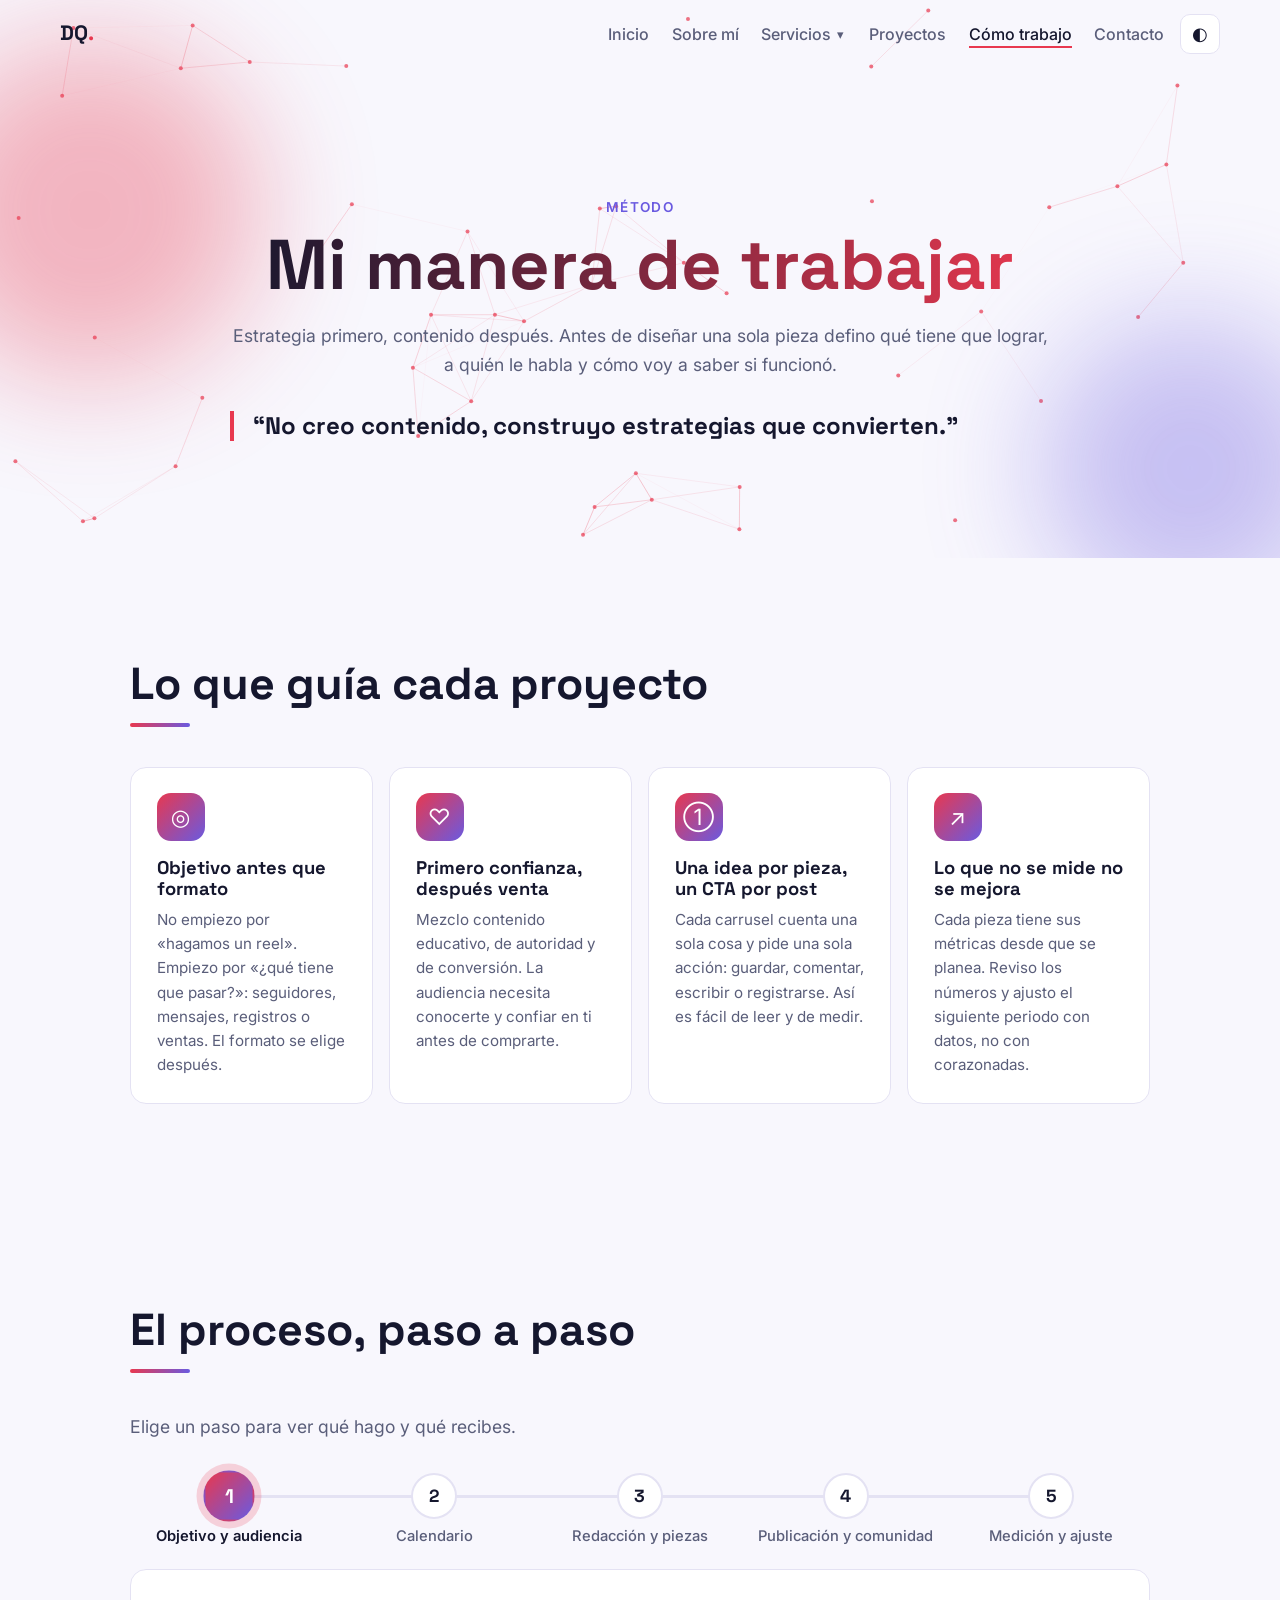
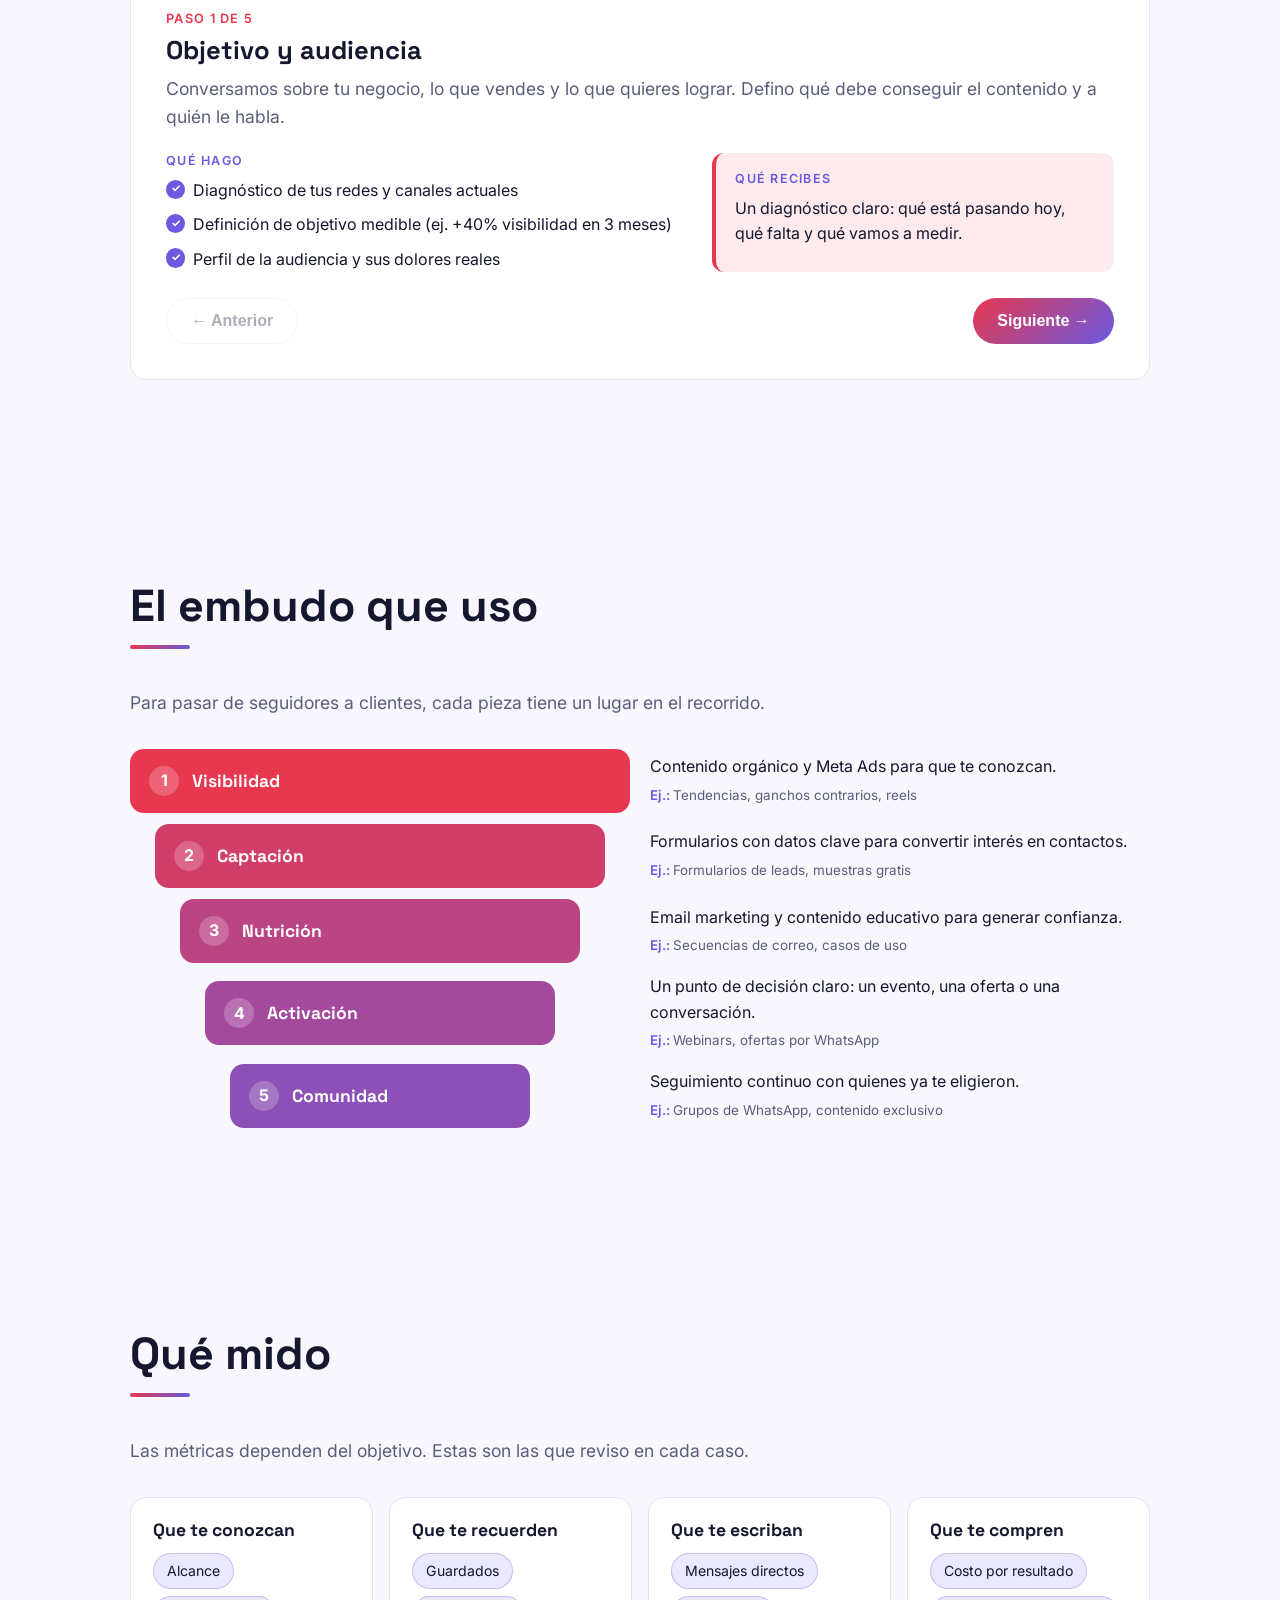
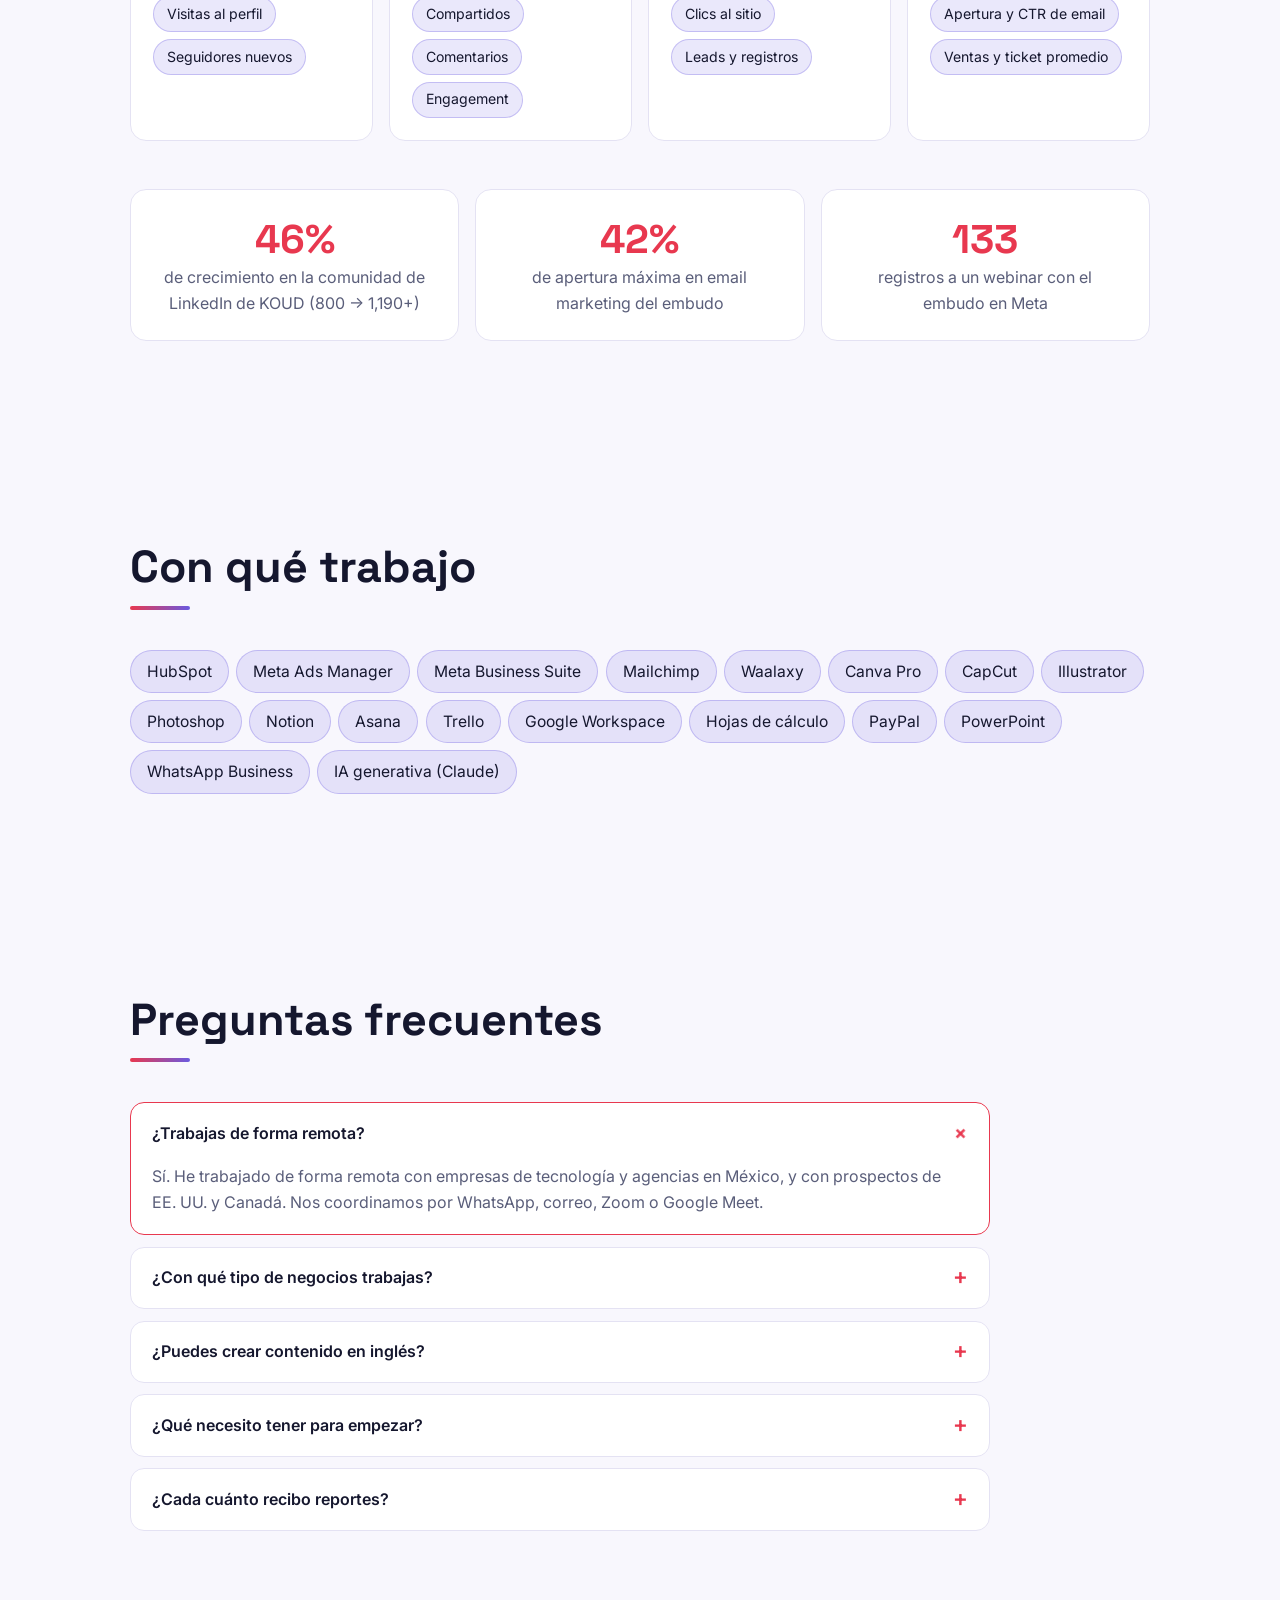
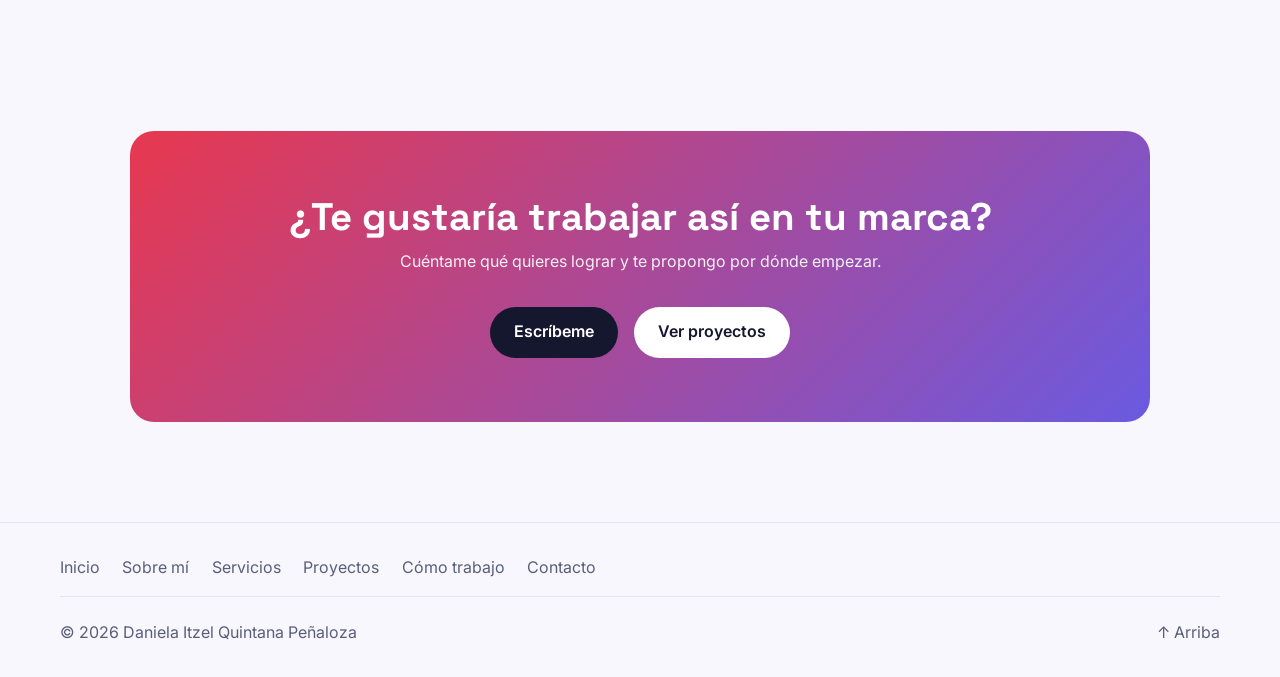
==== commit f6e35ef4: "Evitar que el navegador mezcle archivos viejos y nuevos (versionado de CSS/JS) Co-Authored-By: Claud" ====
--- a/como-trabajo.html
+++ b/como-trabajo.html
@@ -11,7 +11,7 @@
   <link rel="preconnect" href="https://fonts.googleapis.com">
   <link rel="preconnect" href="https://fonts.gstatic.com" crossorigin>
   <link href="https://fonts.googleapis.com/css2?family=Space+Grotesk:wght@500;700&family=Inter:wght@400;500;600&display=swap" rel="stylesheet">
-  <link rel="stylesheet" href="style.css">
+  <link rel="stylesheet" href="style.css?v=20261117-2">
 </head>
 <body>
   <div class="cursor-glow" aria-hidden="true"></div>
@@ -93,8 +93,8 @@
     <a href="#" class="arriba" aria-label="Volver arriba">↑ Arriba</a>
   </footer>
 
-  <script src="datos.js"></script>
-  <script src="comun.js"></script>
-  <script src="trabajo.js"></script>
+  <script src="datos.js?v=20261117-2"></script>
+  <script src="comun.js?v=20261117-2"></script>
+  <script src="trabajo.js?v=20261117-2"></script>
 </body>
 </html>
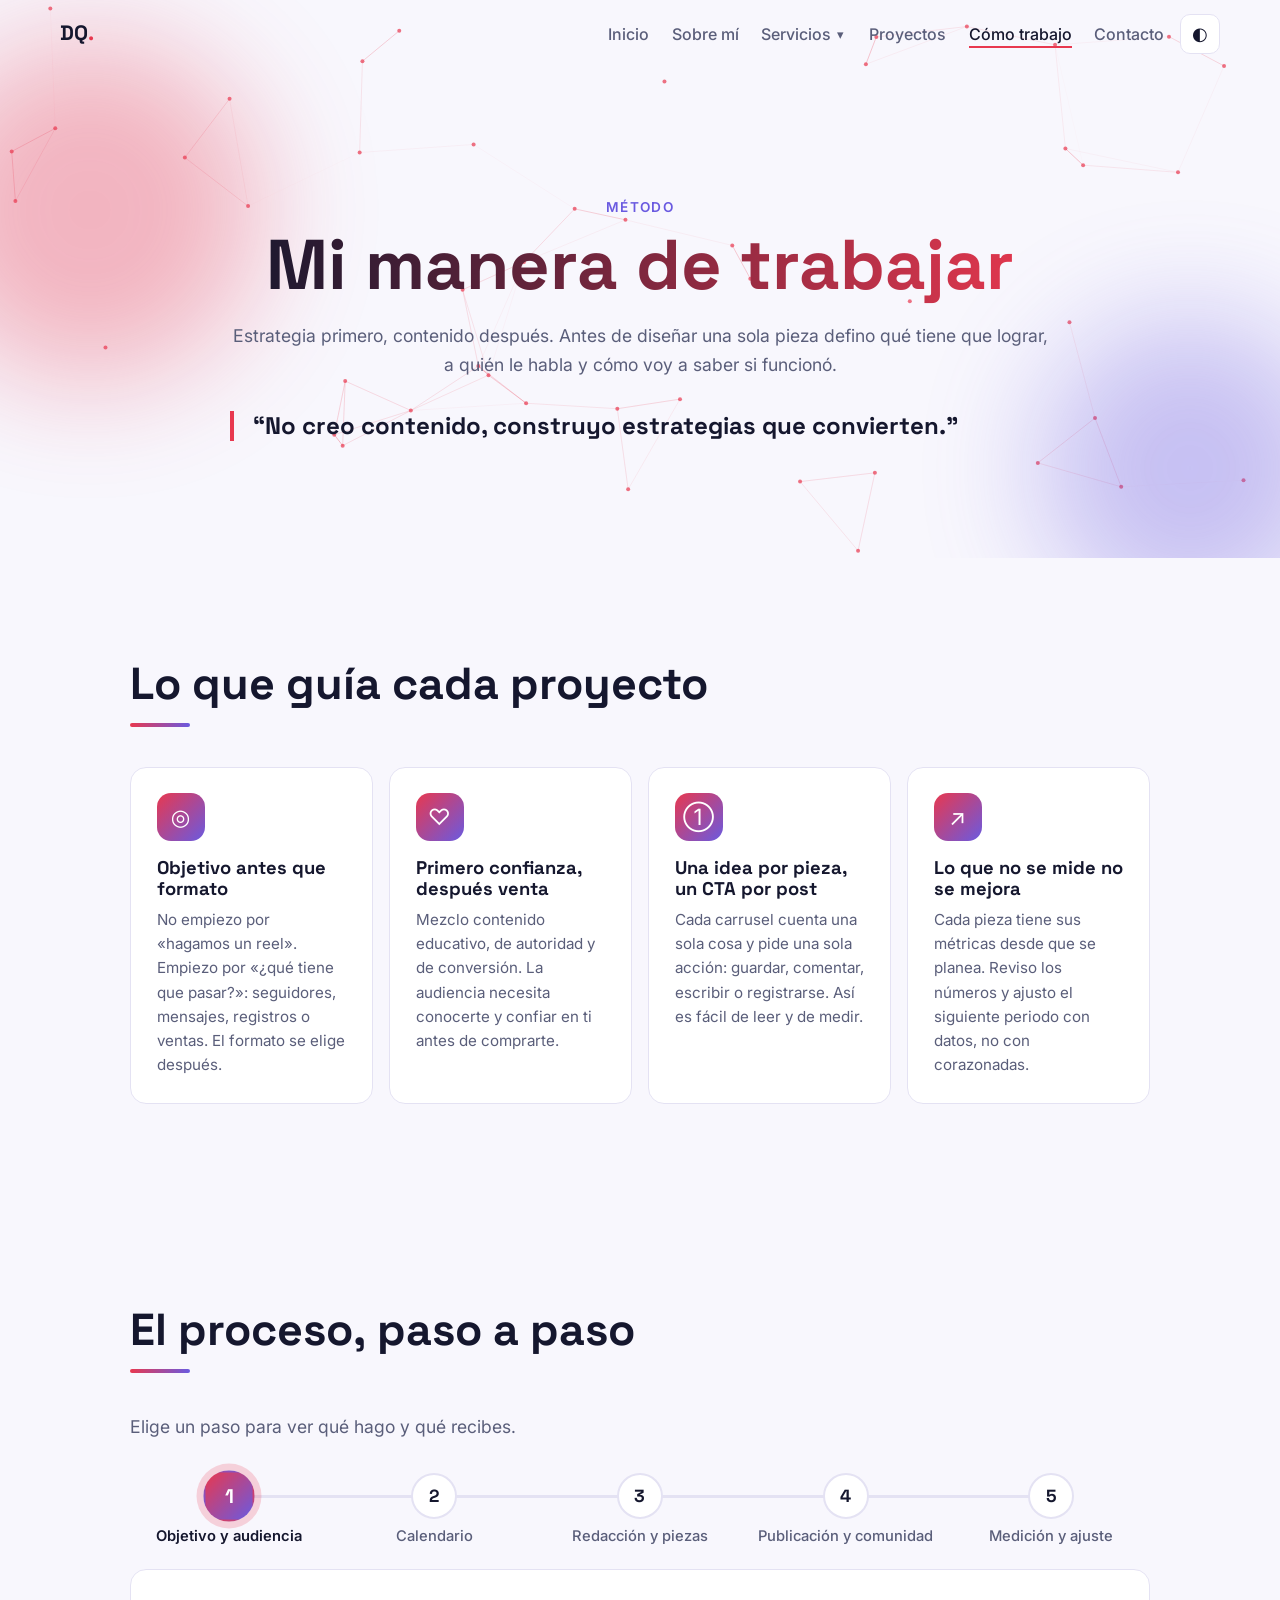
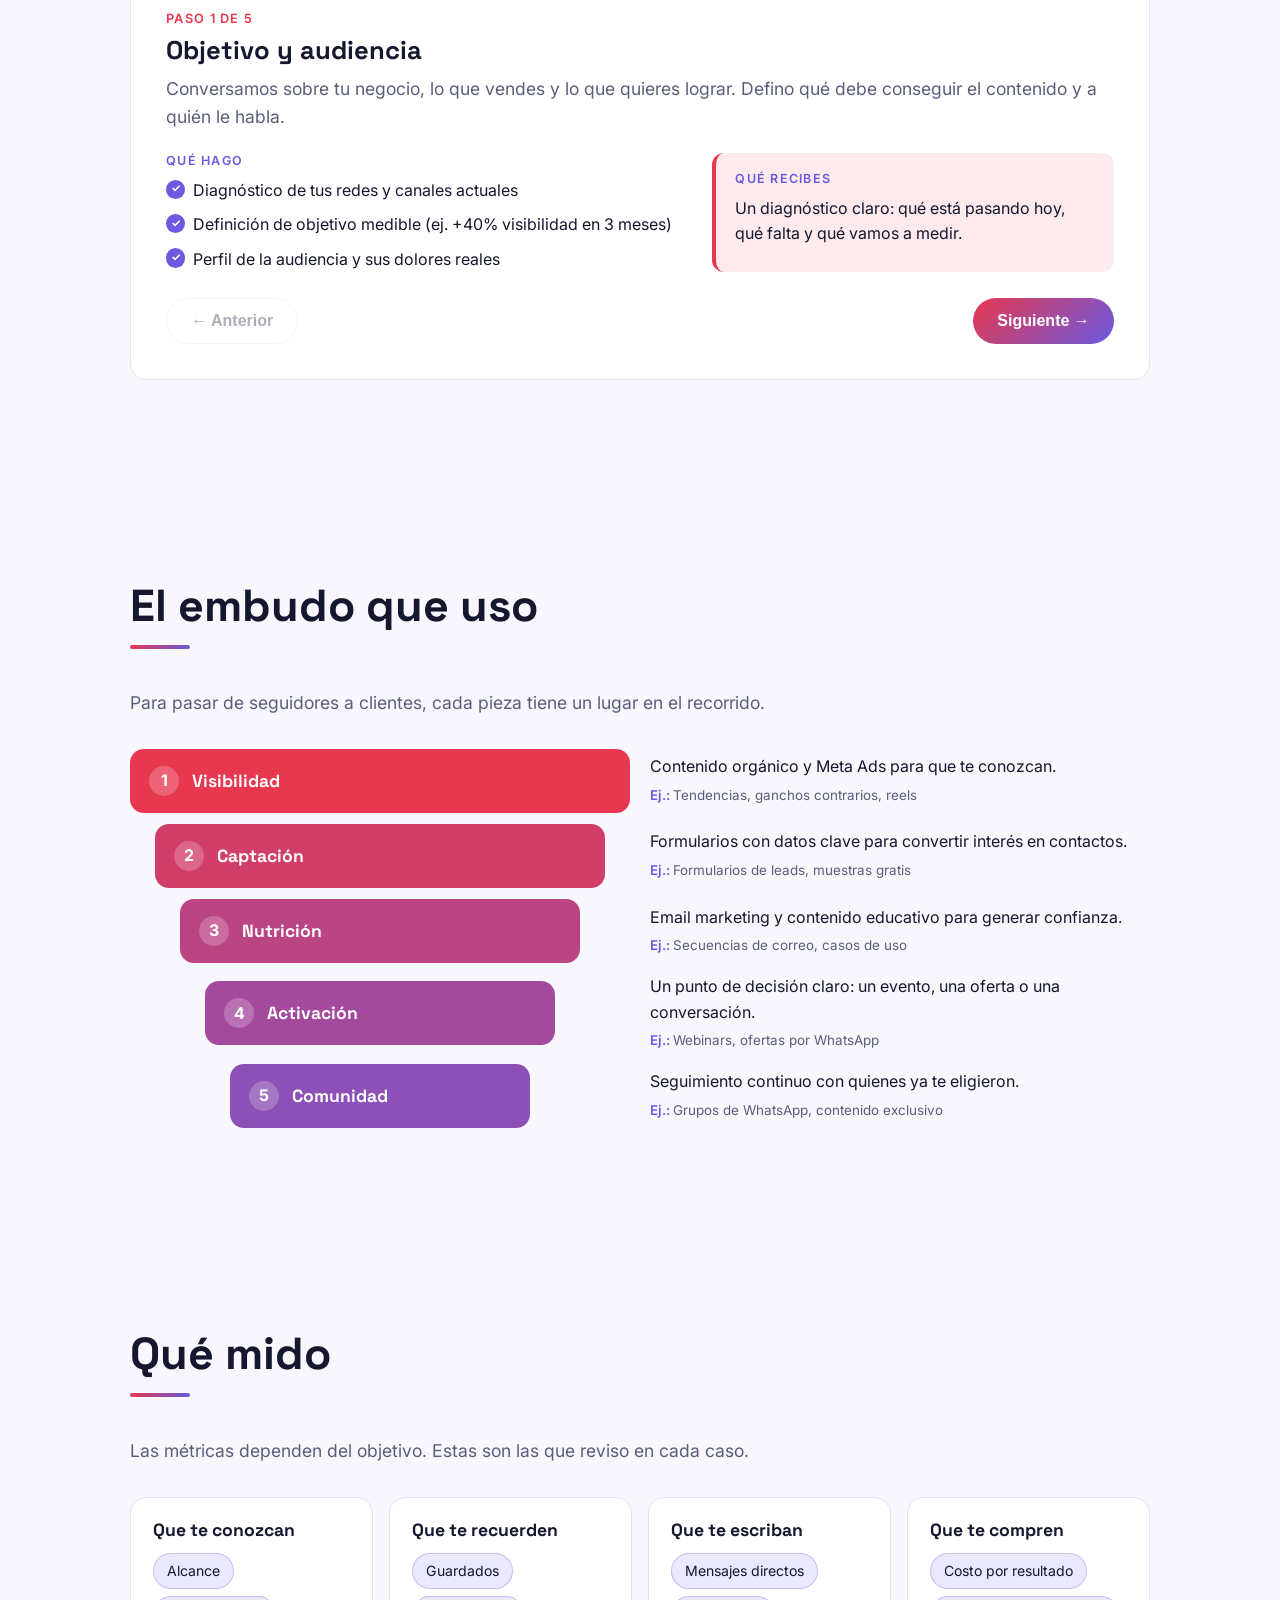
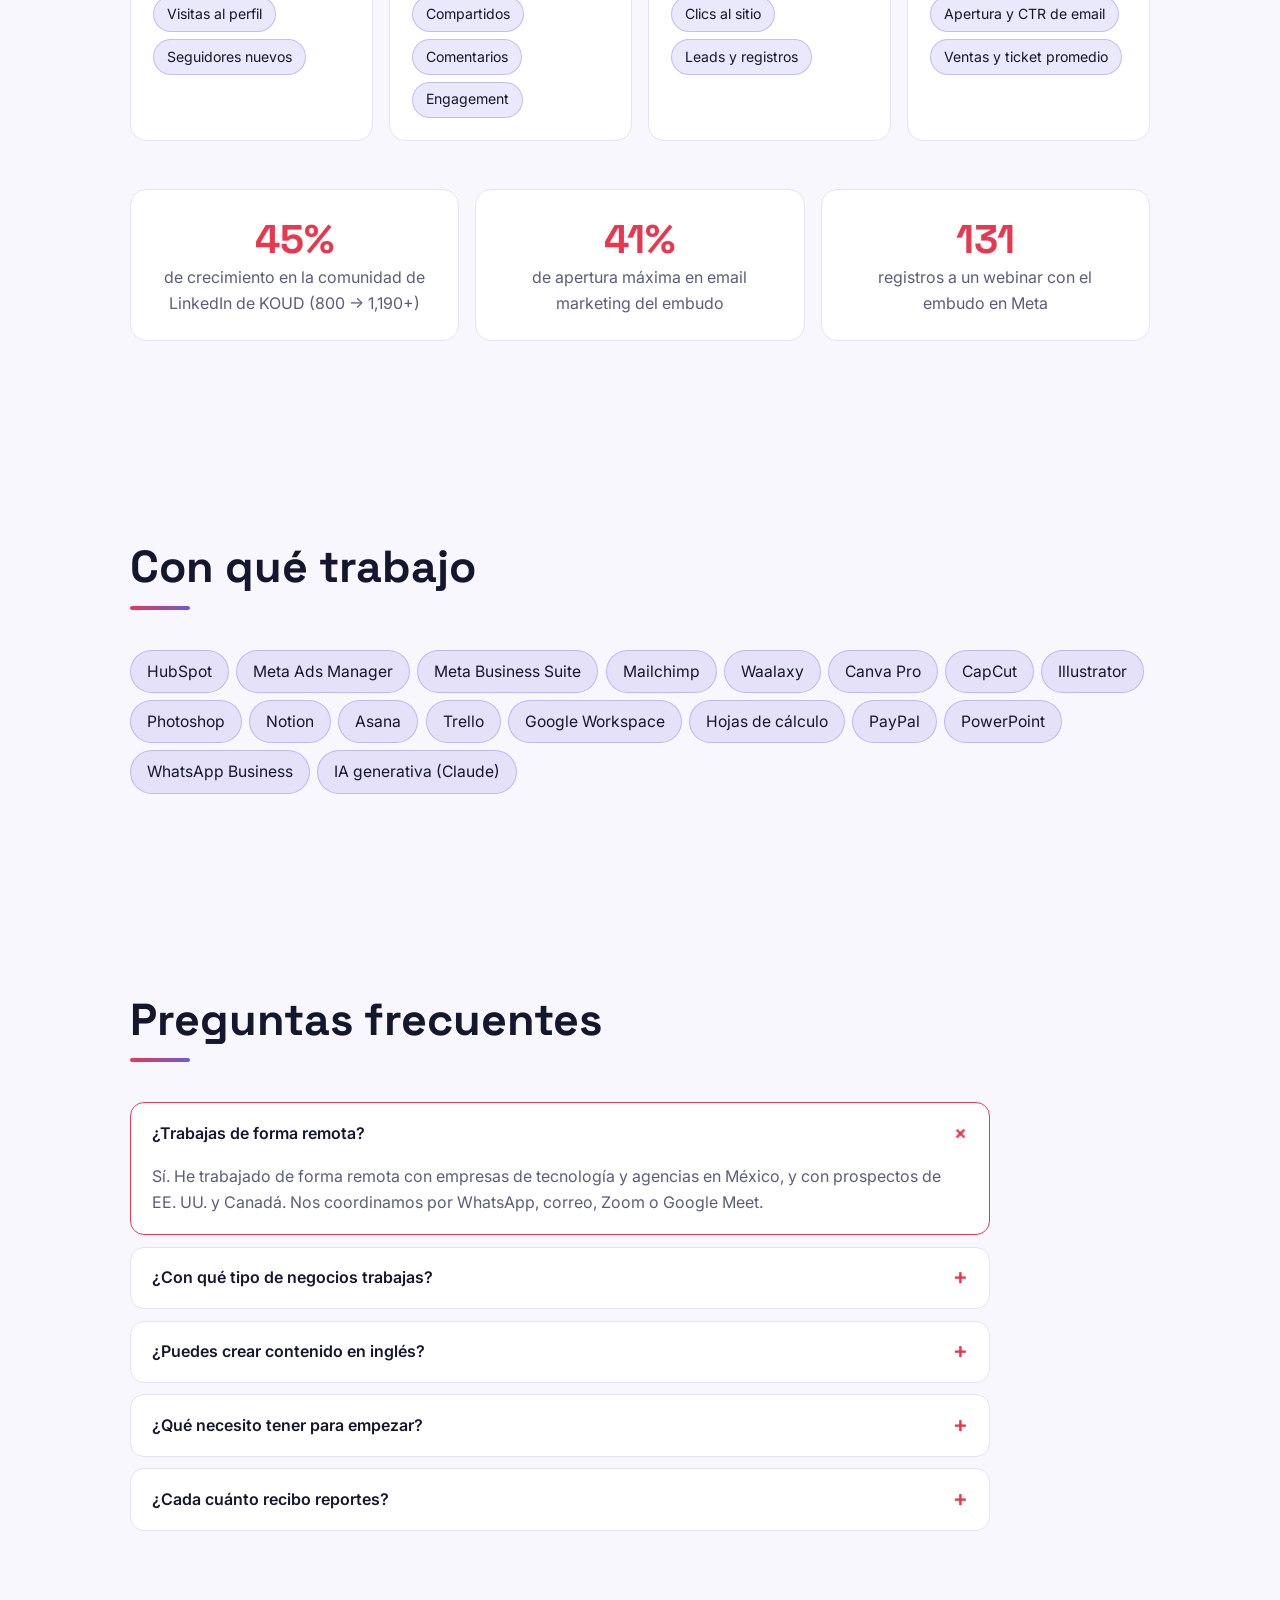
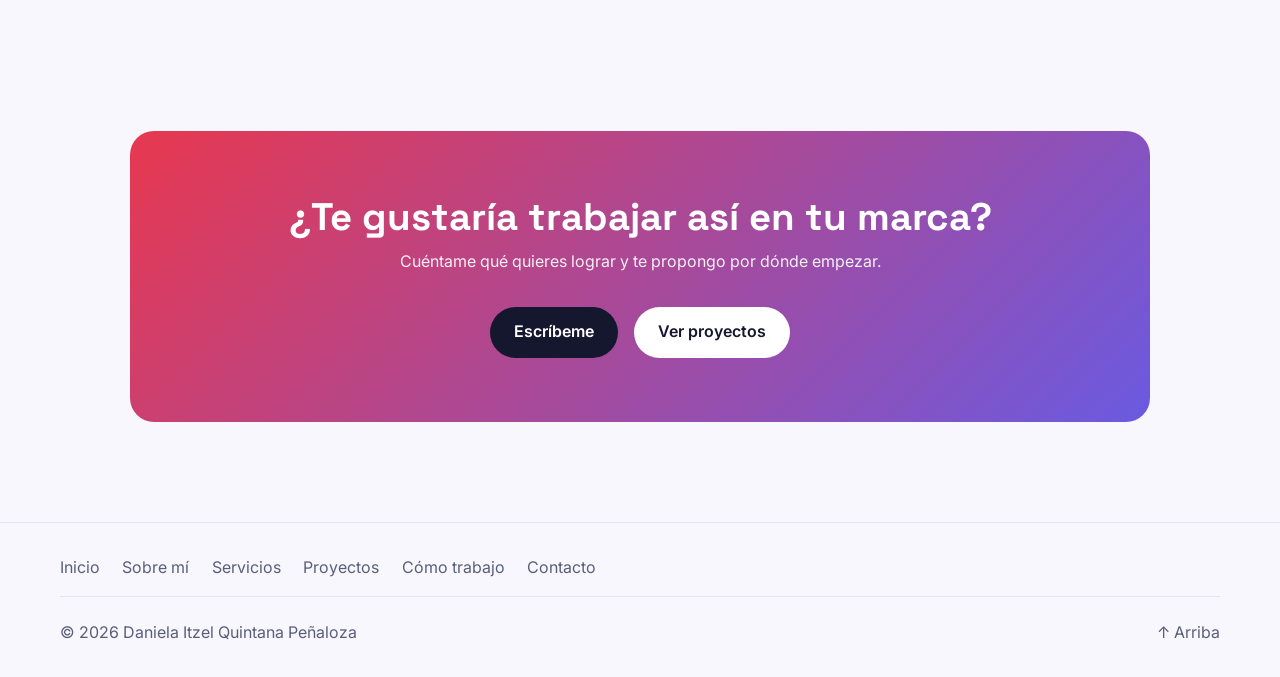
==== commit 57c369b2: "Nueva imagen de vista previa para compartir el enlace Co-Authored-By: Claude Opus 5.5 <noreply@anthr" ====
--- a/como-trabajo.html
+++ b/como-trabajo.html
@@ -6,7 +6,17 @@
   <title>Mi manera de trabajar · Daniela Quintana</title>
   <meta name="description" content="Cómo trabaja Daniela Quintana: estrategia, calendario, contenido, comunidad y medición.">
   <meta property="og:title" content="Mi manera de trabajar · Daniela Quintana">
-  <meta property="og:image" content="img/koud-linkedin-mini.jpg">
+  <meta property="og:description" content="Estrategia primero, contenido después: principios, proceso, embudo y métricas.">
+  <meta property="og:type" content="website">
+  <meta property="og:site_name" content="Daniela Quintana · Portfolio">
+  <meta property="og:locale" content="es_MX">
+  <meta property="og:url" content="https://dqp001.github.io/dqp/como-trabajo.html">
+  <meta property="og:image" content="https://dqp001.github.io/dqp/img/vista-previa.jpg">
+  <meta property="og:image:width" content="1200">
+  <meta property="og:image:height" content="630">
+  <meta property="og:image:alt" content="Daniela Quintana, marketing digital: estrategia de contenido, community management, Meta Ads y branding">
+  <meta name="twitter:card" content="summary_large_image">
+  <meta name="twitter:image" content="https://dqp001.github.io/dqp/img/vista-previa.jpg">
   <link rel="icon" href="data:image/svg+xml,<svg xmlns='http://www.w3.org/2000/svg' viewBox='0 0 100 100'><rect width='100' height='100' rx='30' fill='%23ff5a6e'/><text x='50' y='66' font-size='46' font-family='Arial' font-weight='700' text-anchor='middle' fill='white'>DQ</text></svg>">
   <link rel="preconnect" href="https://fonts.googleapis.com">
   <link rel="preconnect" href="https://fonts.gstatic.com" crossorigin>
